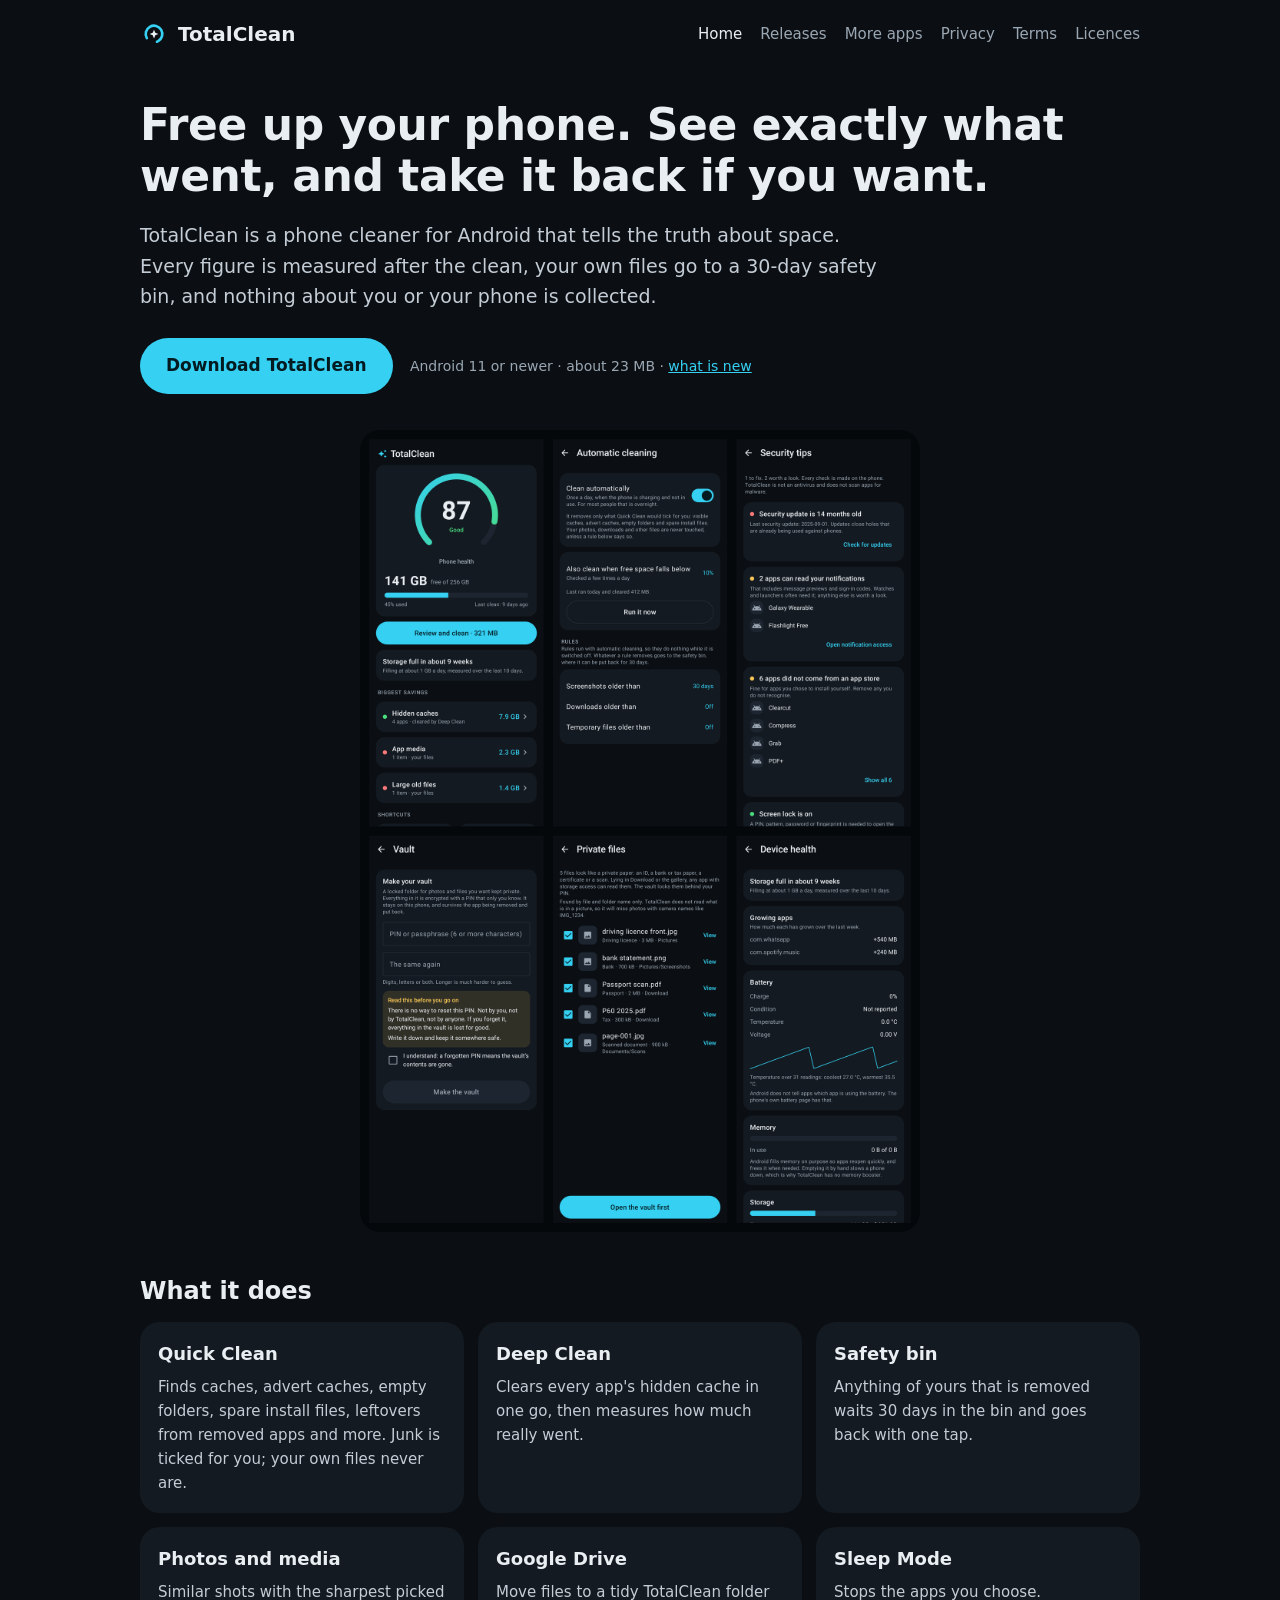
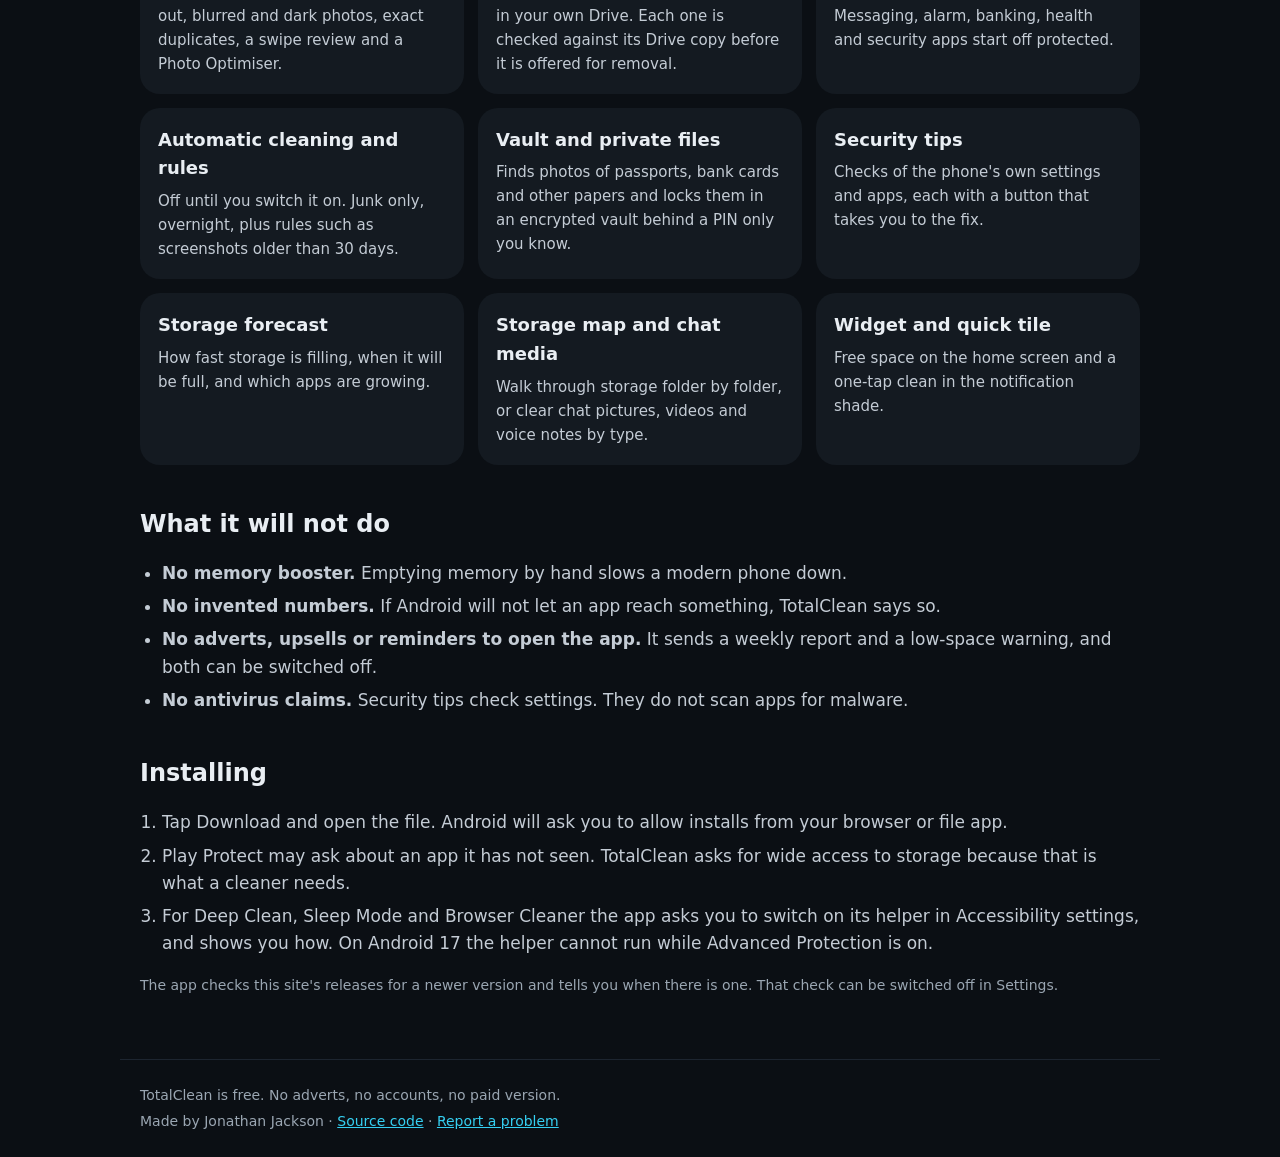
==== index.html @ 4f471e8b "TotalClean 1.0: app source and site" ====
<!doctype html>
<html lang="en-GB">
<head>
<meta charset="utf-8">
<meta name="viewport" content="width=device-width, initial-scale=1">
<title>TotalClean: a free phone cleaner for Android</title>
<meta name="description" content="TotalClean frees space on Android with true numbers and an undo for everything. Free, with no adverts, no accounts and no tracking.">
<meta name="author" content="Jonathan Jackson">
<link rel="canonical" href="https://customgpter.github.io/totalclean/">
<link rel="icon" href="assets/favicon.svg" type="image/svg+xml">
<meta property="og:title" content="TotalClean: a free phone cleaner for Android">
<meta property="og:description" content="TotalClean frees space on Android with true numbers and an undo for everything. Free, with no adverts, no accounts and no tracking.">
<meta property="og:image" content="https://customgpter.github.io/totalclean/assets/screens.png">
<meta name="theme-color" content="#0b0f14">
<link rel="stylesheet" href="assets/site.css">
</head>
<body>
<header><a class="brand" href="index.html"><img src="assets/favicon.svg" alt="" width="28" height="28">TotalClean</a><nav><a href="index.html" class="on">Home</a><a href="releases.html">Releases</a><a href="more-apps.html">More apps</a><a href="privacy.html">Privacy</a><a href="terms.html">Terms</a><a href="licences.html">Licences</a></nav></header>
<main>

<section class="hero">
<h1>Free up your phone. See exactly what went, and take it back if you want.</h1>
<p class="lead">TotalClean is a phone cleaner for Android that tells the truth about space. Every figure is measured after the clean, your own files go to a 30-day safety bin, and nothing about you or your phone is collected.</p>
<p><a class="button" href="https://github.com/CustomGPTer/totalclean/releases/latest/download/TotalClean.apk">Download TotalClean</a> <span class="small">Android 11 or newer · about 23 MB · <a href="releases.html">what is new</a></span></p>
<img class="shots" src="assets/screens.png" alt="TotalClean's home screen, automatic cleaning, security tips, vault, private files and device health screens" width="1458" height="2088">
</section>
<section><h2>What it does</h2>
<div class="grid">
<div><h3>Quick Clean</h3><p>Finds caches, advert caches, empty folders, spare install files, leftovers from removed apps and more. Junk is ticked for you; your own files never are.</p></div>
<div><h3>Deep Clean</h3><p>Clears every app's hidden cache in one go, then measures how much really went.</p></div>
<div><h3>Safety bin</h3><p>Anything of yours that is removed waits 30 days in the bin and goes back with one tap.</p></div>
<div><h3>Photos and media</h3><p>Similar shots with the sharpest picked out, blurred and dark photos, exact duplicates, a swipe review and a Photo Optimiser.</p></div>
<div><h3>Google Drive</h3><p>Move files to a tidy TotalClean folder in your own Drive. Each one is checked against its Drive copy before it is offered for removal.</p></div>
<div><h3>Sleep Mode</h3><p>Stops the apps you choose. Messaging, alarm, banking, health and security apps start off protected.</p></div>
<div><h3>Automatic cleaning and rules</h3><p>Off until you switch it on. Junk only, overnight, plus rules such as screenshots older than 30 days.</p></div>
<div><h3>Vault and private files</h3><p>Finds photos of passports, bank cards and other papers and locks them in an encrypted vault behind a PIN only you know.</p></div>
<div><h3>Security tips</h3><p>Checks of the phone's own settings and apps, each with a button that takes you to the fix.</p></div>
<div><h3>Storage forecast</h3><p>How fast storage is filling, when it will be full, and which apps are growing.</p></div>
<div><h3>Storage map and chat media</h3><p>Walk through storage folder by folder, or clear chat pictures, videos and voice notes by type.</p></div>
<div><h3>Widget and quick tile</h3><p>Free space on the home screen and a one-tap clean in the notification shade.</p></div>
</div></section>
<section><h2>What it will not do</h2>
<ul>
<li><strong>No memory booster.</strong> Emptying memory by hand slows a modern phone down.</li>
<li><strong>No invented numbers.</strong> If Android will not let an app reach something, TotalClean says so.</li>
<li><strong>No adverts, upsells or reminders to open the app.</strong> It sends a weekly report and a low-space warning, and both can be switched off.</li>
<li><strong>No antivirus claims.</strong> Security tips check settings. They do not scan apps for malware.</li>
</ul></section>
<section><h2>Installing</h2>
<ol>
<li>Tap Download and open the file. Android will ask you to allow installs from your browser or file app.</li>
<li>Play Protect may ask about an app it has not seen. TotalClean asks for wide access to storage because that is what a cleaner needs.</li>
<li>For Deep Clean, Sleep Mode and Browser Cleaner the app asks you to switch on its helper in Accessibility settings, and shows you how. On Android 17 the helper cannot run while Advanced Protection is on.</li>
</ol>
<p class="small">The app checks this site's releases for a newer version and tells you when there is one. That check can be switched off in Settings.</p></section>

</main>
<footer><p>TotalClean is free. No adverts, no accounts, no paid version.</p><p>Made by Jonathan Jackson · <a href="https://github.com/CustomGPTer/totalclean">Source code</a> · <a href="https://github.com/CustomGPTer/totalclean/issues">Report a problem</a></p></footer>
</body>
</html>
---- assets/site.css ----
*{box-sizing:border-box}
html{color-scheme:dark}
body{margin:0;background:#0b0f14;color:#e9eef3;font:17px/1.6 system-ui,-apple-system,"Segoe UI",Roboto,sans-serif}
a{color:#35d0f2}
header{display:flex;flex-wrap:wrap;align-items:center;gap:12px 24px;max-width:1040px;margin:0 auto;padding:18px 20px}
.brand{display:flex;align-items:center;gap:10px;color:#e9eef3;font-weight:700;font-size:20px;text-decoration:none}
nav{display:flex;flex-wrap:wrap;gap:4px 18px;margin-left:auto}
nav a{color:#9aa6b2;text-decoration:none;font-size:15px}
nav a.on,nav a:hover{color:#e9eef3}
main{max-width:1040px;margin:0 auto;padding:8px 20px 48px}
h1{font-size:clamp(28px,5vw,44px);line-height:1.15;margin:24px 0 16px;letter-spacing:-.01em}
h2{font-size:24px;margin:40px 0 12px}
h3{font-size:18px;margin:0 0 6px}
h3 a{text-decoration:none}
p,li{color:#c4ccd5}
.lead{font-size:19px;max-width:62ch}
.small{font-size:14px;color:#9aa6b2}
.button{display:inline-block;background:#35d0f2;color:#031a20;font-weight:700;text-decoration:none;padding:14px 26px;border-radius:999px;margin:8px 12px 8px 0}
.grid{display:grid;grid-template-columns:repeat(auto-fill,minmax(250px,1fr));gap:14px}
.grid>div{background:#141a21;border-radius:20px;padding:18px}
.grid p{margin:0;font-size:15px}
.shots{display:block;width:100%;max-width:560px;height:auto;margin:28px auto 0;border-radius:20px}
ul,ol{padding-left:22px}
li{margin:6px 0}
footer{border-top:1px solid #1d2530;max-width:1040px;margin:0 auto;padding:20px;font-size:14px}
footer p{color:#9aa6b2;margin:4px 0}
@media (max-width:600px){nav{margin-left:0}}
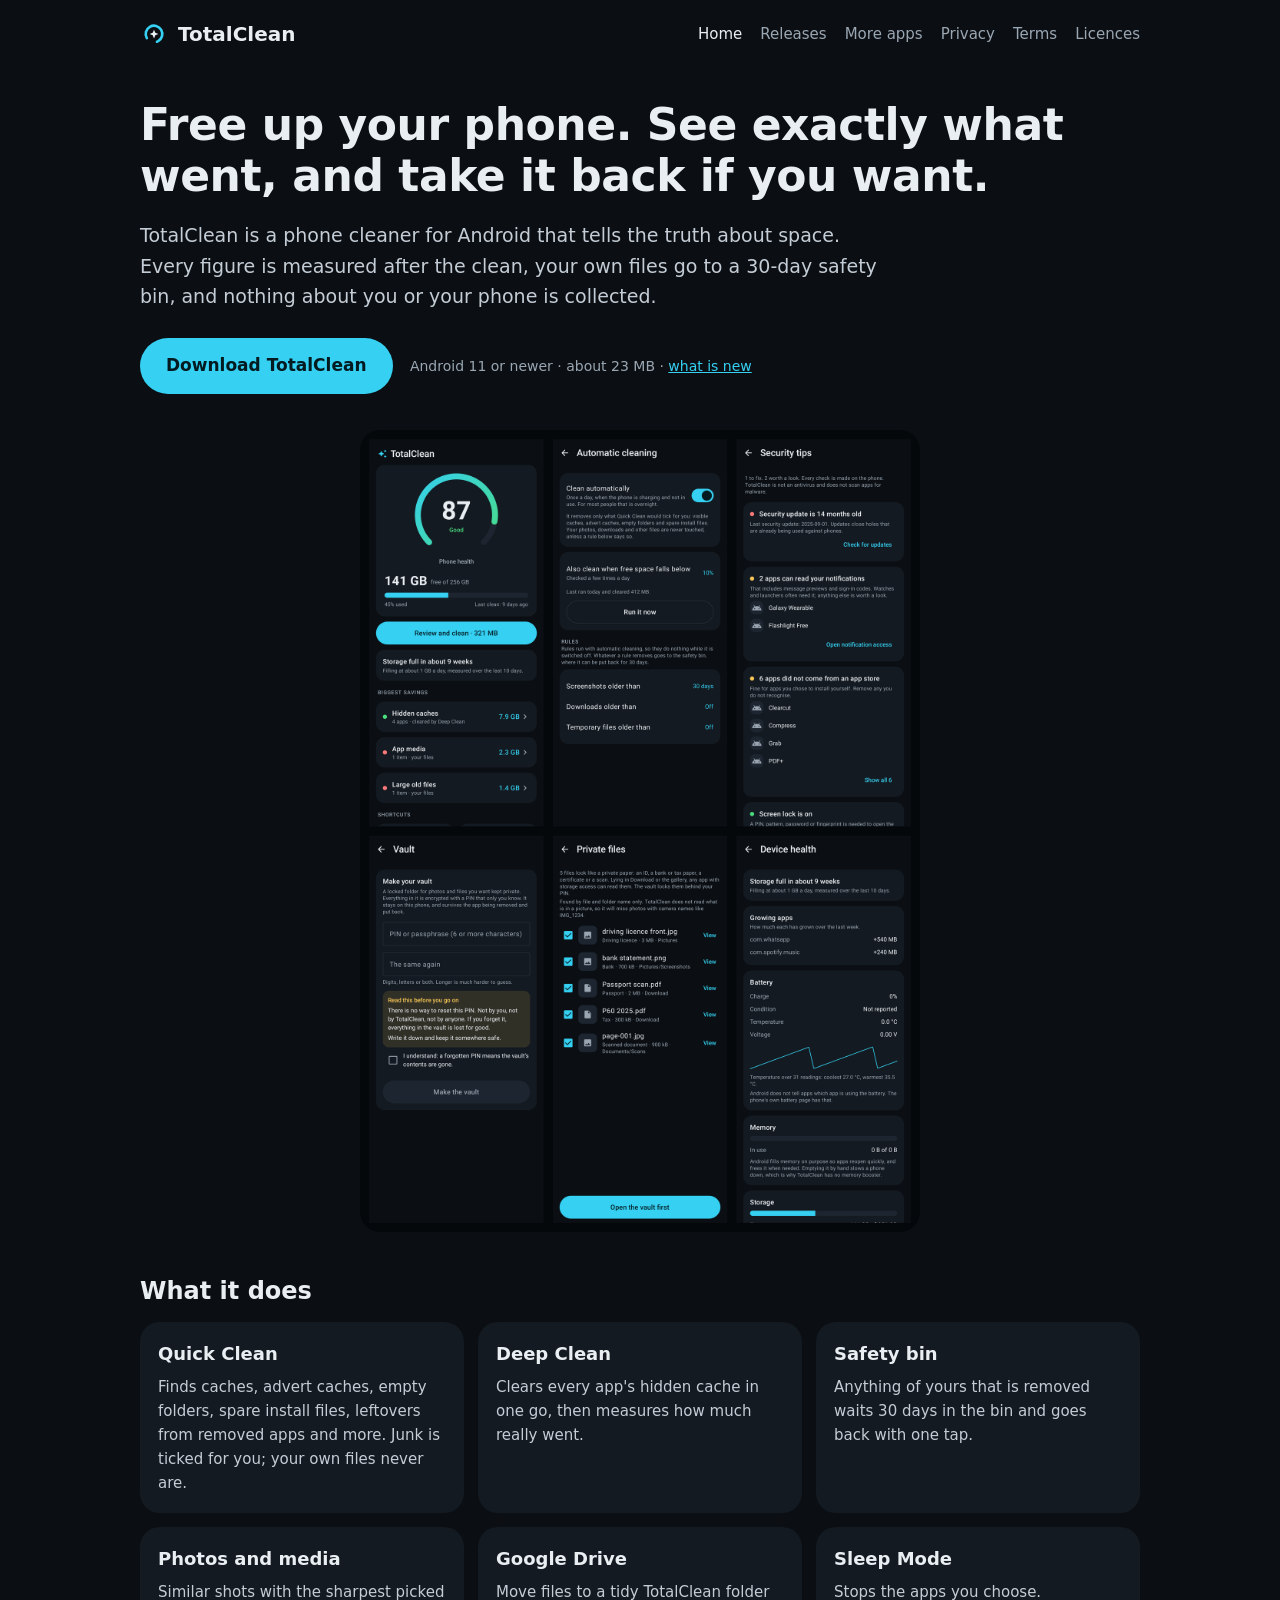
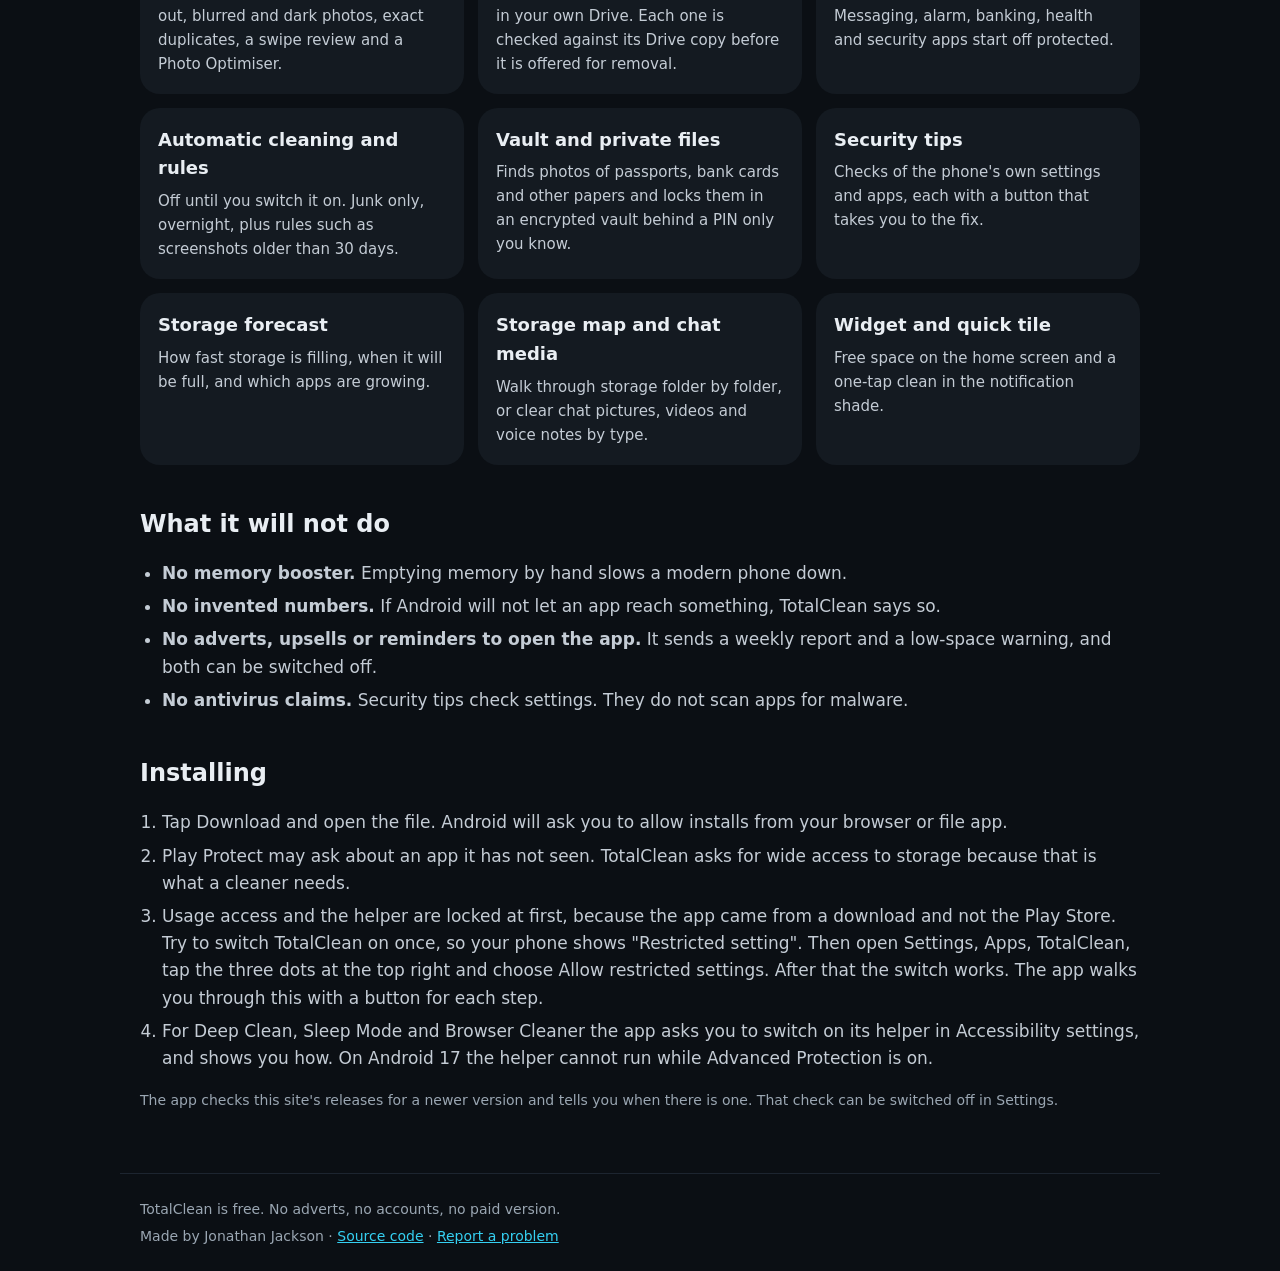
==== commit abf250fe: "TotalClean 1.0.1: steps for allowing restricted settings" ====
--- a/index.html
+++ b/index.html
@@ -50,6 +50,7 @@
 <ol>
 <li>Tap Download and open the file. Android will ask you to allow installs from your browser or file app.</li>
 <li>Play Protect may ask about an app it has not seen. TotalClean asks for wide access to storage because that is what a cleaner needs.</li>
+<li>Usage access and the helper are locked at first, because the app came from a download and not the Play Store. Try to switch TotalClean on once, so your phone shows "Restricted setting". Then open Settings, Apps, TotalClean, tap the three dots at the top right and choose Allow restricted settings. After that the switch works. The app walks you through this with a button for each step.</li>
 <li>For Deep Clean, Sleep Mode and Browser Cleaner the app asks you to switch on its helper in Accessibility settings, and shows you how. On Android 17 the helper cannot run while Advanced Protection is on.</li>
 </ol>
 <p class="small">The app checks this site's releases for a newer version and tells you when there is one. That check can be switched off in Settings.</p></section>
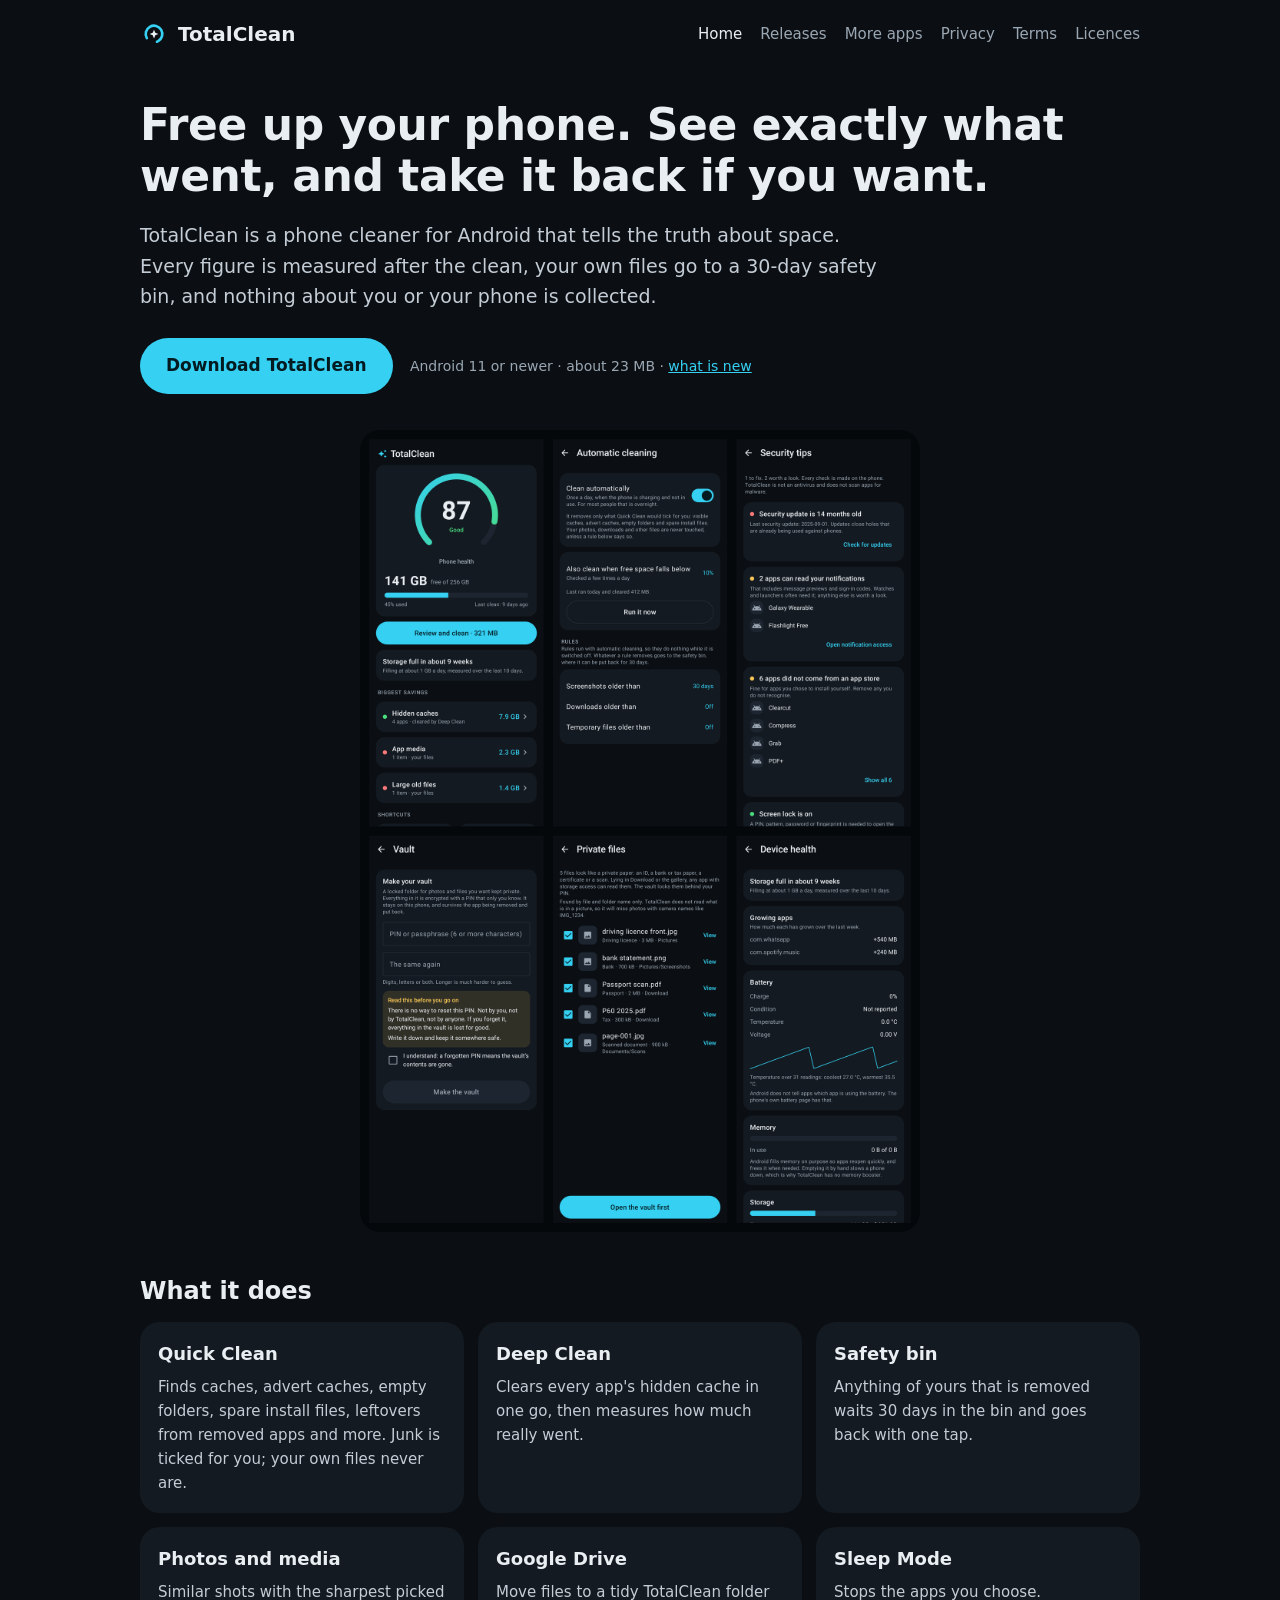
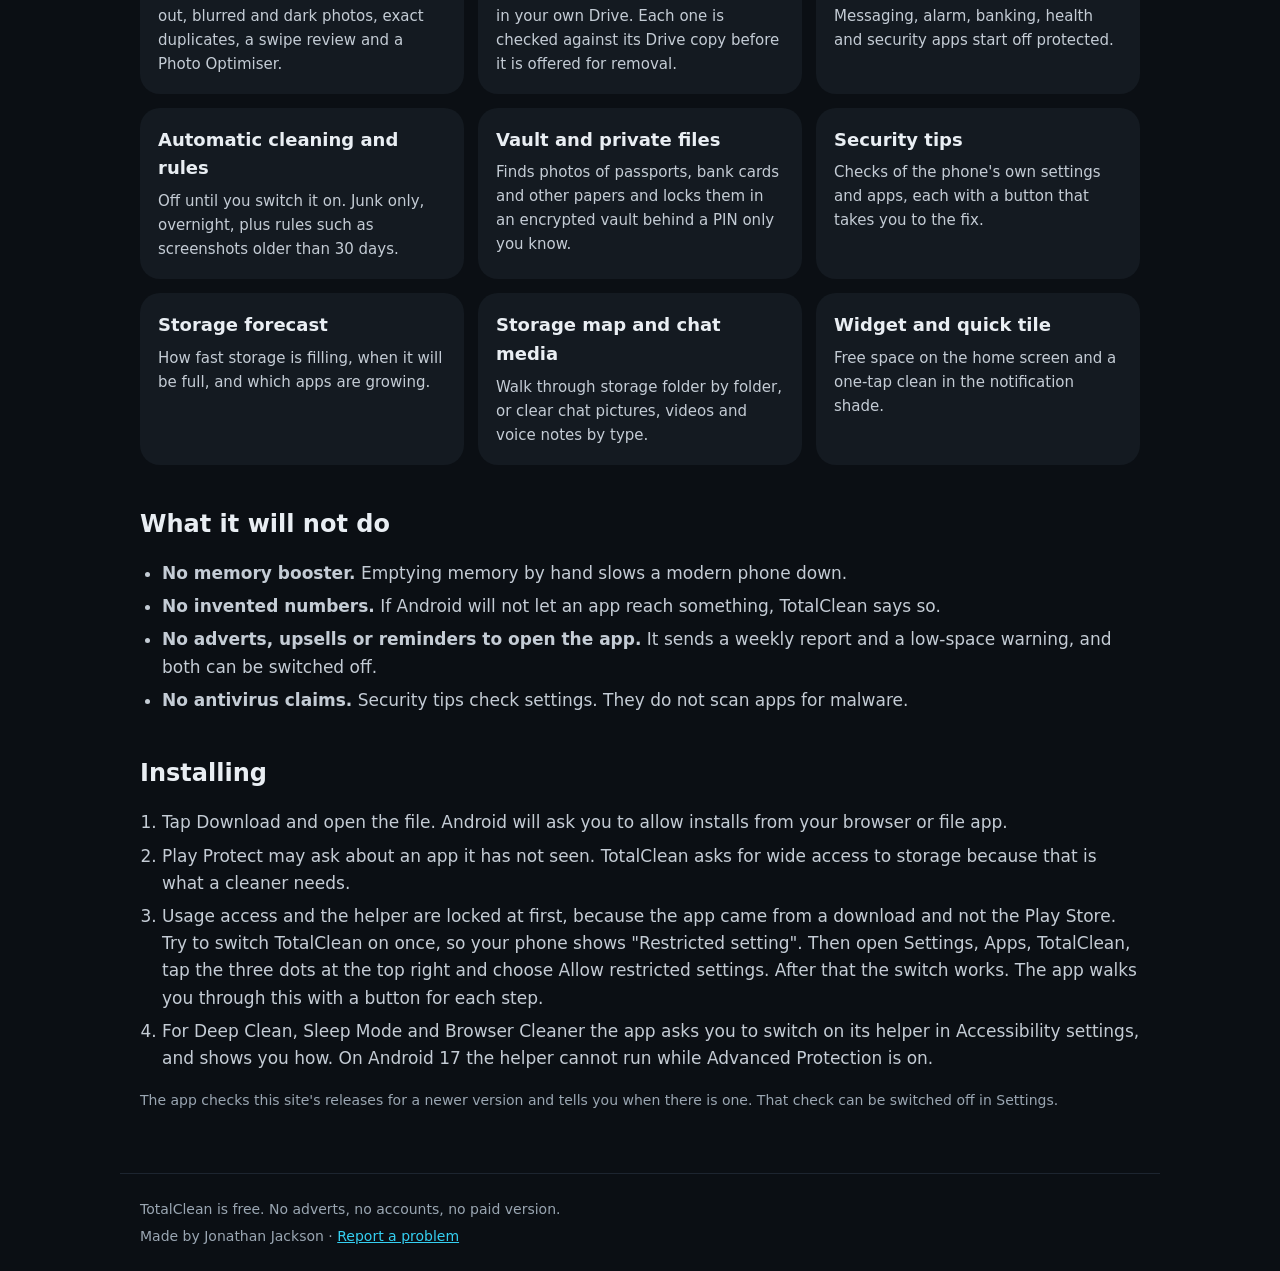
==== commit 53000bb9: "Website and app releases only: the app's source code is no longer published" ====
--- a/index.html
+++ b/index.html
@@ -56,6 +56,6 @@
 <p class="small">The app checks this site's releases for a newer version and tells you when there is one. That check can be switched off in Settings.</p></section>
 
 </main>
-<footer><p>TotalClean is free. No adverts, no accounts, no paid version.</p><p>Made by Jonathan Jackson · <a href="https://github.com/CustomGPTer/totalclean">Source code</a> · <a href="https://github.com/CustomGPTer/totalclean/issues">Report a problem</a></p></footer>
+<footer><p>TotalClean is free. No adverts, no accounts, no paid version.</p><p>Made by Jonathan Jackson · <a href="https://github.com/CustomGPTer/totalclean/issues">Report a problem</a></p></footer>
 </body>
 </html>
--- a/assets/site.css
+++ b/assets/site.css
@@ -24,4 +24,17 @@
 li{margin:6px 0}
 footer{border-top:1px solid #1d2530;max-width:1040px;margin:0 auto;padding:20px;font-size:14px}
 footer p{color:#9aa6b2;margin:4px 0}
+.mapps{list-style:none;margin:28px 0 0;padding:0;display:grid;gap:18px;grid-template-columns:repeat(auto-fill,minmax(min(100%,380px),1fr))}
+.mapp{margin:0;display:flex;flex-direction:column;background:#141a21;border:1px solid #1d2530;border-radius:20px;overflow:hidden}
+.mapp-cover{position:relative;height:104px;background:linear-gradient(135deg,var(--b),var(--b2));overflow:hidden}
+.mapp-cover svg{position:absolute;right:-19px;top:-26px;width:176px;height:176px;max-width:none;opacity:.22}
+.mapp-body{display:flex;flex-direction:column;flex:1;padding:0 22px 22px}
+.mapp-icon{width:68px;height:68px;border-radius:16px;margin-top:-34px;position:relative;box-shadow:0 0 0 4px #141a21,0 0 0 5px rgba(255,255,255,.1)}
+.mapp h2{font-size:24px;margin:14px 0 2px}
+.mapp-kind{color:#9aa6b2;margin:0 0 10px;font-size:15px}
+.mapp-say{margin:0 0 18px;font-size:16px}
+.mapp-go{display:flex;flex-wrap:wrap;align-items:center;gap:10px 20px;margin:auto 0 0;font-weight:700}
+.mapp-go .button{margin:0;padding:11px 20px;font-size:15px}
+.mapp-site{font-size:15px}
+.mapp-needs{font-size:14px;color:#9aa6b2;margin:14px 0 0}
 @media (max-width:600px){nav{margin-left:0}}
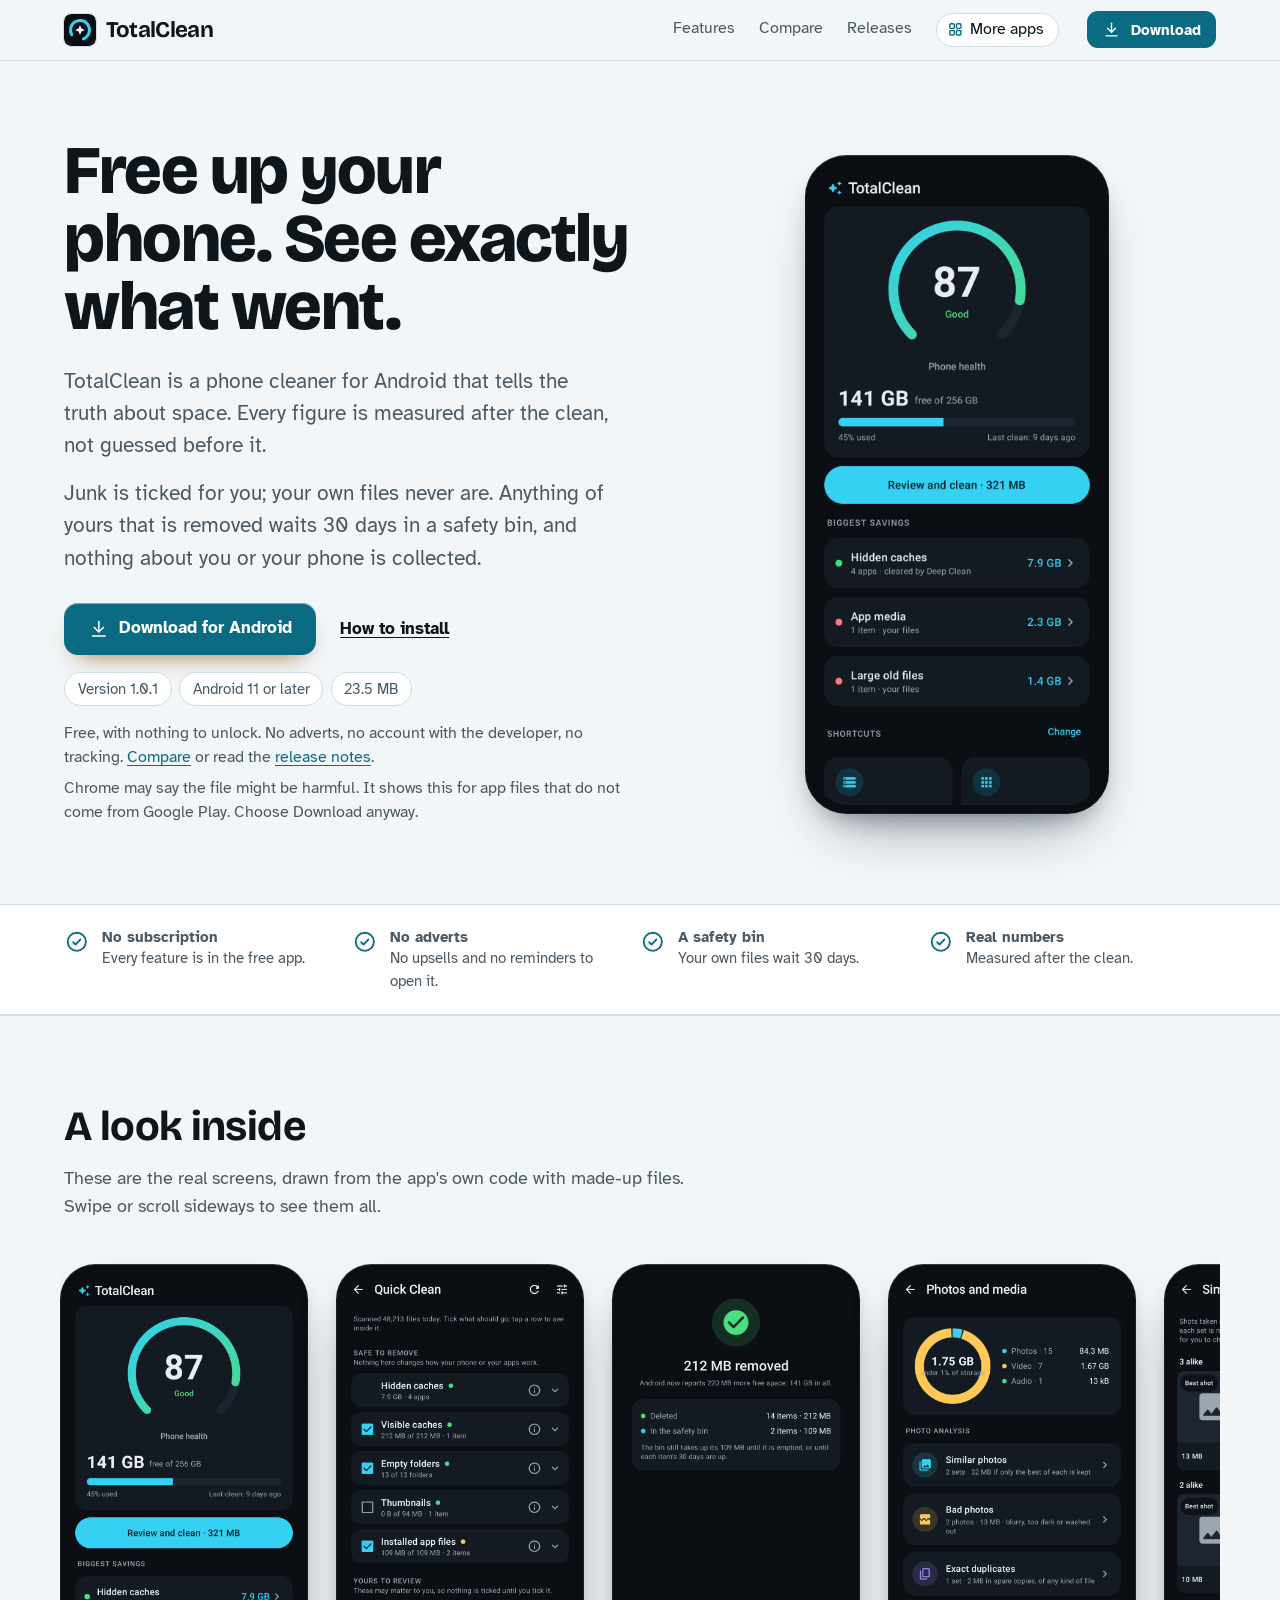
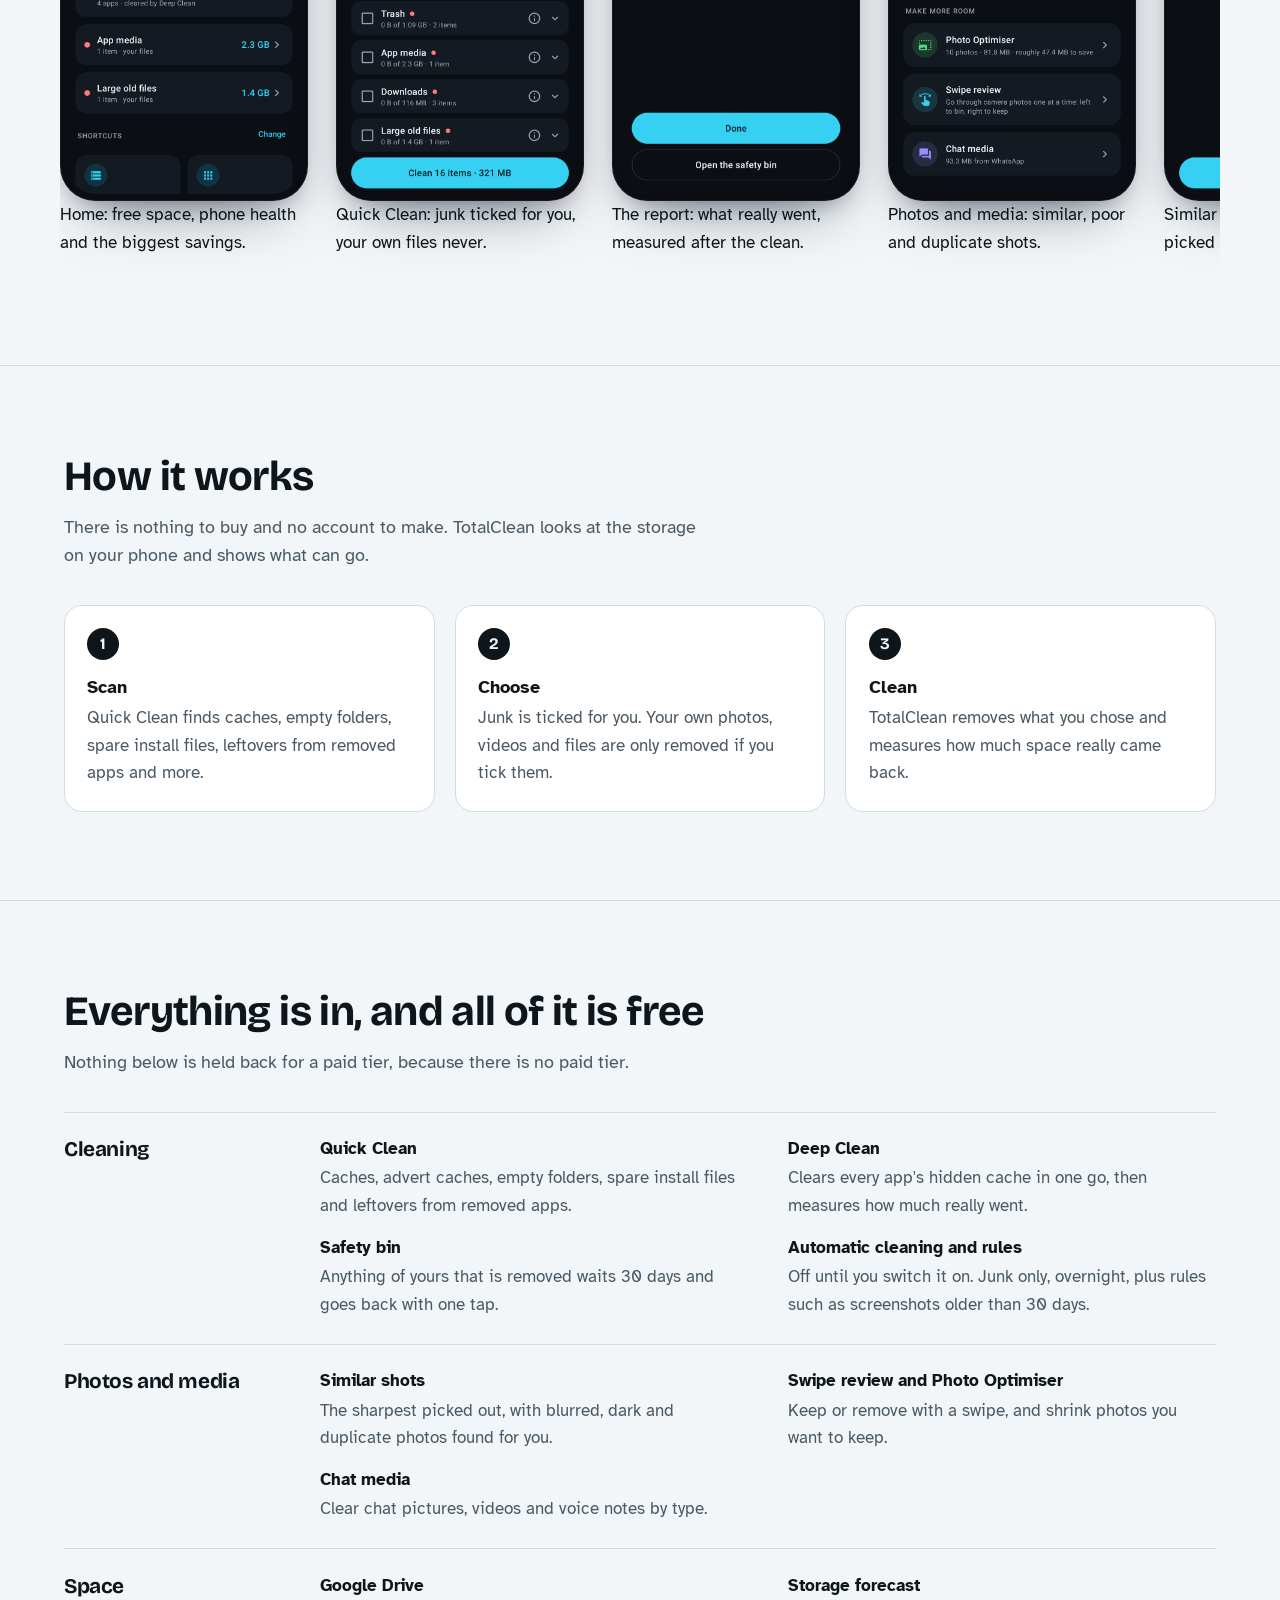
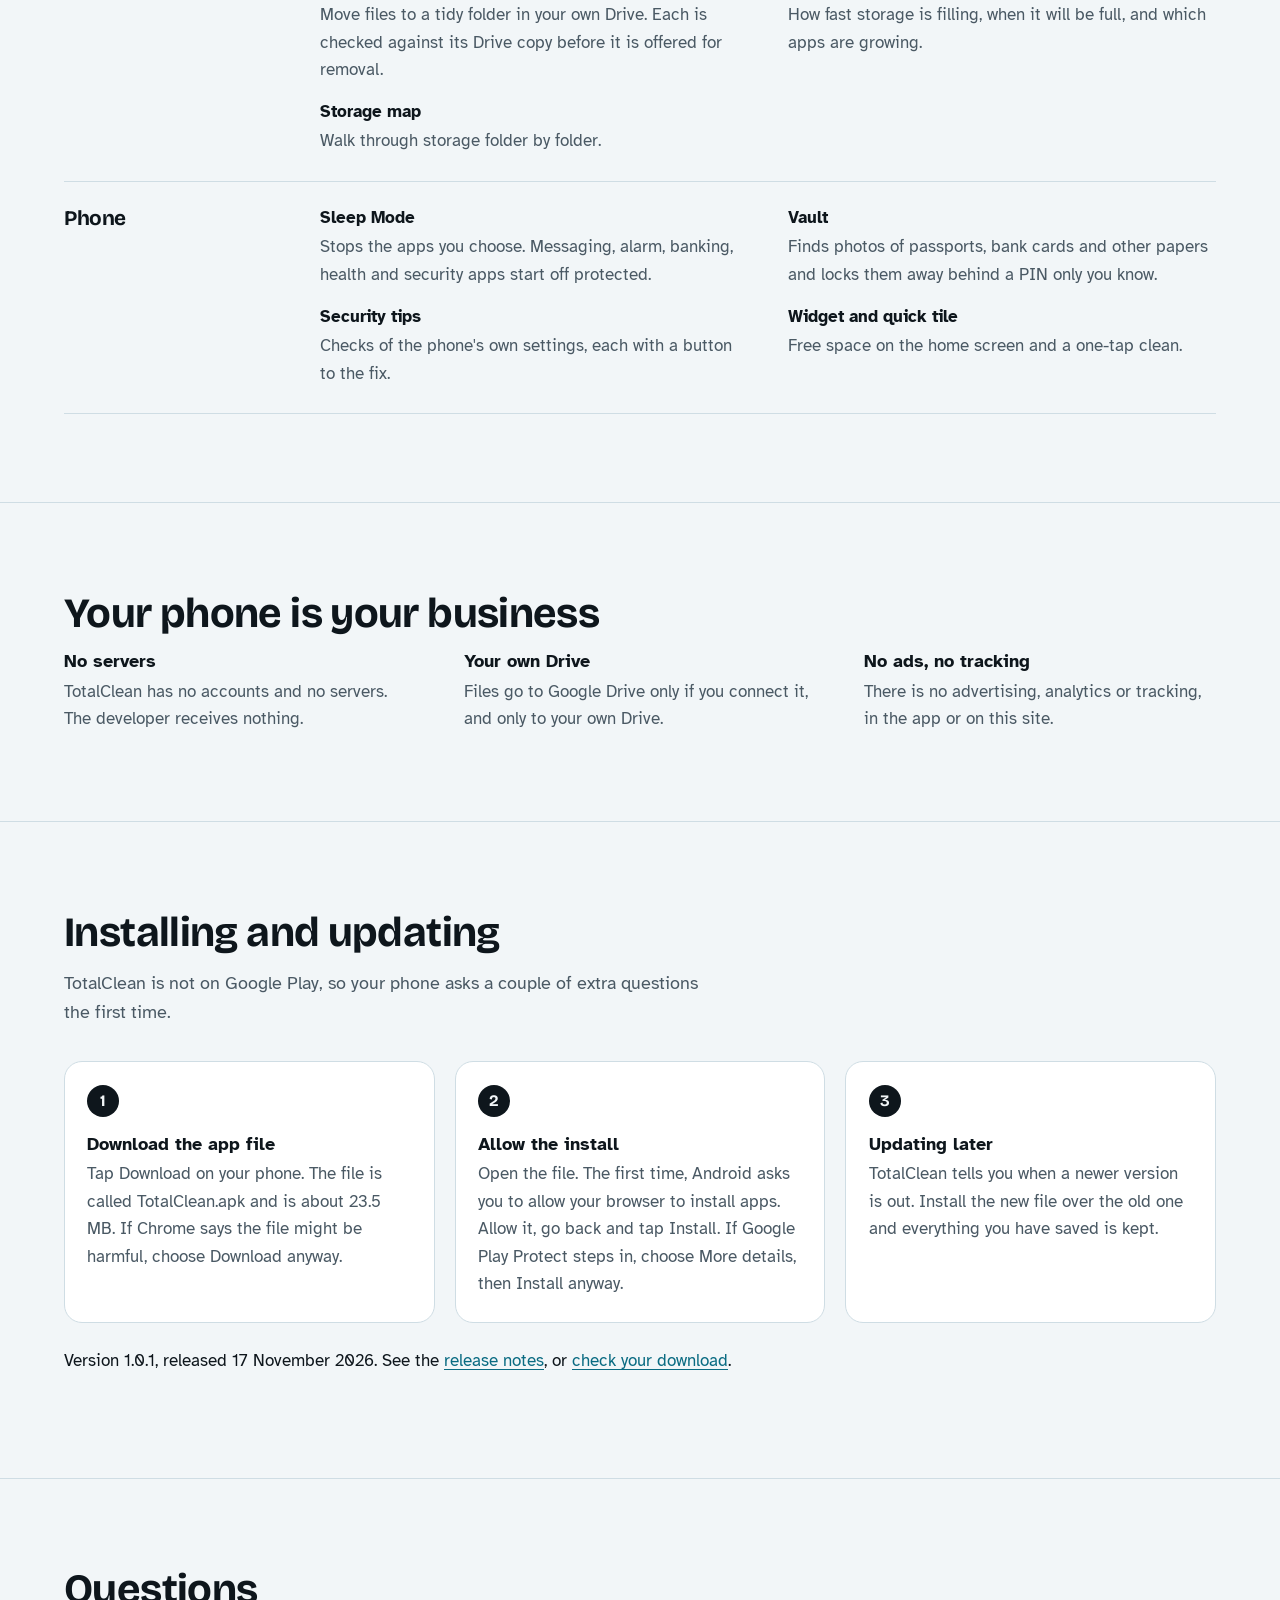
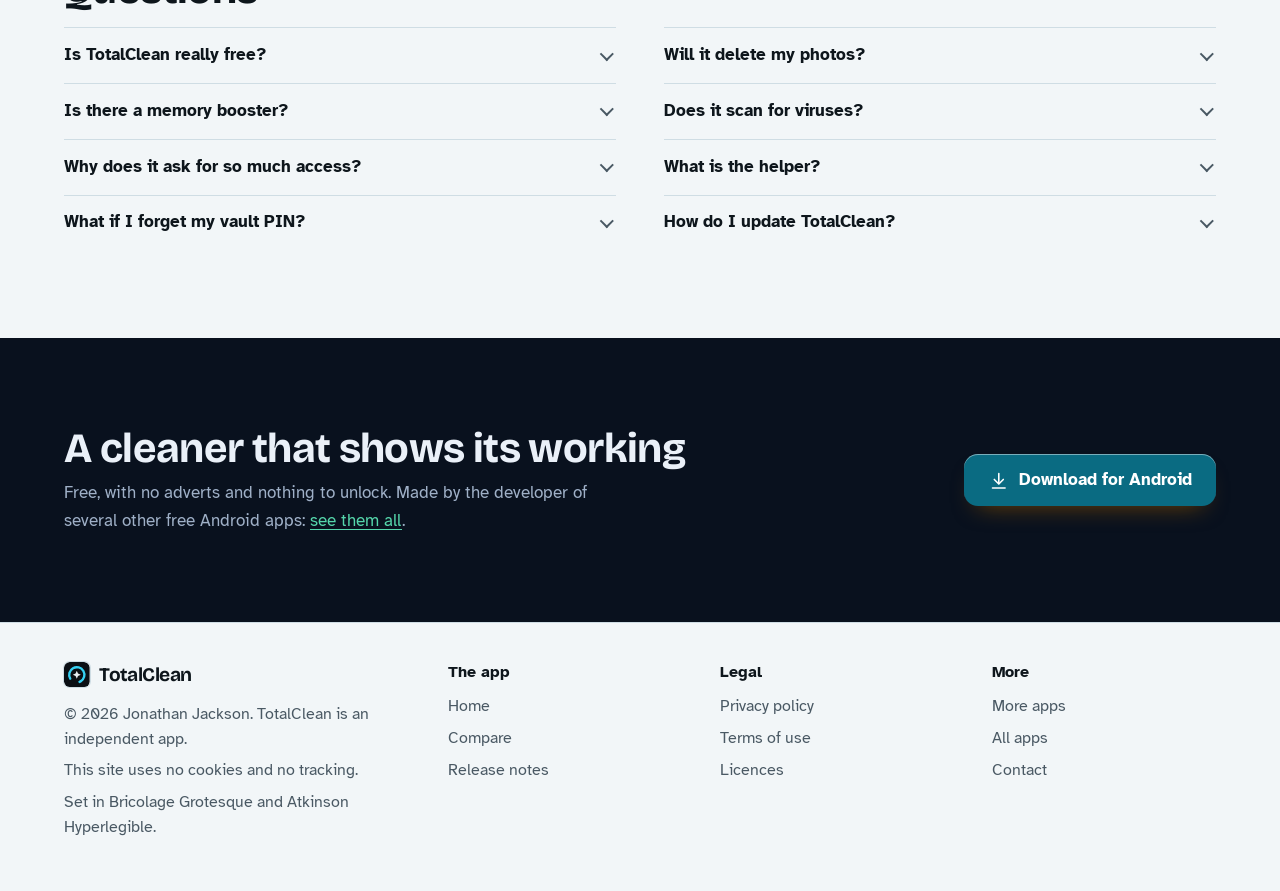
==== commit e3fa51d7: "Rebuild the site on the shared layout, with real screens and a compare page" ====
--- a/index.html
+++ b/index.html
@@ -1,61 +1,144 @@
-<!doctype html>
+<!DOCTYPE html>
 <html lang="en-GB">
 <head>
 <meta charset="utf-8">
 <meta name="viewport" content="width=device-width, initial-scale=1">
-<title>TotalClean: a free phone cleaner for Android</title>
-<meta name="description" content="TotalClean frees space on Android with true numbers and an undo for everything. Free, with no adverts, no accounts and no tracking.">
+<title>TotalClean: free up your phone, and take back anything you want</title>
+<meta name="description" content="TotalClean is a free Android phone cleaner that tells the truth about space. Every figure is measured after the clean, your own files wait 30 days in a safety bin, and nothing about you is collected. No adverts.">
 <meta name="author" content="Jonathan Jackson">
 <link rel="canonical" href="https://customgpter.github.io/totalclean/">
-<link rel="icon" href="assets/favicon.svg" type="image/svg+xml">
-<meta property="og:title" content="TotalClean: a free phone cleaner for Android">
-<meta property="og:description" content="TotalClean frees space on Android with true numbers and an undo for everything. Free, with no adverts, no accounts and no tracking.">
-<meta property="og:image" content="https://customgpter.github.io/totalclean/assets/screens.png">
-<meta name="theme-color" content="#0b0f14">
-<link rel="stylesheet" href="assets/site.css">
+<meta name="theme-color" content="#f2f6f8" media="(prefers-color-scheme: light)">
+<meta name="theme-color" content="#0b0f14" media="(prefers-color-scheme: dark)">
+<meta property="og:type" content="website">
+<meta property="og:site_name" content="TotalClean">
+<meta property="og:title" content="TotalClean: free up your phone, and take back anything you want">
+<meta property="og:description" content="TotalClean is a free Android phone cleaner that tells the truth about space. Every figure is measured after the clean, your own files wait 30 days in a safety bin, and nothing about you is collected. No adverts.">
+<meta property="og:url" content="https://customgpter.github.io/totalclean/">
+<meta property="og:image" content="https://customgpter.github.io/totalclean/assets/og.png">
+<meta property="og:image:width" content="1200">
+<meta property="og:image:height" content="630">
+<meta property="og:image:alt" content="TotalClean&#x27;s home screen showing free space and a Quick Clean button">
+<meta property="og:locale" content="en_GB">
+<meta name="twitter:card" content="summary_large_image">
+<link rel="icon" href="./assets/favicon.svg" type="image/svg+xml">
+<link rel="apple-touch-icon" href="./assets/apple-touch-icon.png">
+<link rel="preload" href="./assets/fonts/bricolage-grotesque-latin.woff2" as="font" type="font/woff2" crossorigin>
+<link rel="preload" href="./assets/fonts/atkinson-hyperlegible-latin-400-normal.woff2" as="font" type="font/woff2" crossorigin>
+<link rel="stylesheet" href="./assets/site.css?v=1">
+<link rel="stylesheet" href="./assets/house.css?v=1">
+<link rel="stylesheet" href="./assets/apps-list.css?v=1">
+<script src="./assets/apps-list.js?v=1" defer></script>
+<script type="application/ld+json">{"@context":"https://schema.org","@type":"SoftwareApplication","name":"TotalClean","url":"https://customgpter.github.io/totalclean/","description":"TotalClean is a free Android phone cleaner that tells the truth about space. Every figure is measured after the clean, your own files wait 30 days in a safety bin, and nothing about you is collected. No adverts.","applicationCategory":"UtilitiesApplication","operatingSystem":"Android 11 or later","softwareVersion":"1.0.1","downloadUrl":"https://github.com/CustomGPTer/totalclean/releases/latest/download/TotalClean.apk","releaseNotes":"https://customgpter.github.io/totalclean/releases.html","offers":{"@type":"Offer","price":"0","priceCurrency":"GBP"},"inLanguage":"en-GB","image":"https://customgpter.github.io/totalclean/assets/og.png","featureList":["Quick Clean","Deep Clean","Safety bin","Automatic cleaning and rules","Similar shots","Swipe review and Photo Optimiser","Chat media","Google Drive","Storage forecast","Storage map","Sleep Mode","Vault"],"author":{"@type":"Person","name":"Jonathan Jackson"}}</script>
+<script type="application/ld+json">{"@context":"https://schema.org","@type":"FAQPage","mainEntity":[{"@type":"Question","name":"Is TotalClean really free?","acceptedAnswer":{"@type":"Answer","text":"Yes. There is no paid version, no subscription and no adverts. See the comparison."}},{"@type":"Question","name":"Will it delete my photos?","acceptedAnswer":{"@type":"Answer","text":"Only if you tick them, or set a rule that covers them. Your own files go to the safety bin for 30 days and come back with one tap."}},{"@type":"Question","name":"Is there a memory booster?","acceptedAnswer":{"@type":"Answer","text":"No. Emptying memory by hand slows a modern phone down, so TotalClean does not offer it."}},{"@type":"Question","name":"Does it scan for viruses?","acceptedAnswer":{"@type":"Answer","text":"No. Security tips check the phone's own settings. They do not scan apps for malware."}},{"@type":"Question","name":"Why does it ask for so much access?","acceptedAnswer":{"@type":"Answer","text":"A cleaner needs wide access to storage to find and remove files. Usage access measures each app's size and cache. None of it leaves the phone."}},{"@type":"Question","name":"What is the helper?","acceptedAnswer":{"@type":"Answer","text":"Deep Clean, Sleep Mode and Browser Cleaner use a helper in Accessibility settings. The app shows how to switch it on. On Android 17 it cannot run while Advanced Protection is on."}},{"@type":"Question","name":"What if I forget my vault PIN?","acceptedAnswer":{"@type":"Answer","text":"Nobody can open the vault without it, including the maker of the app. A forgotten PIN means the files in the vault cannot be got back."}},{"@type":"Question","name":"How do I update TotalClean?","acceptedAnswer":{"@type":"Answer","text":"The app tells you when a new version is out. Download it from this site and install it over the old one; your settings and bin stay."}}]}</script>
 </head>
 <body>
-<header><a class="brand" href="index.html"><img src="assets/favicon.svg" alt="" width="28" height="28">TotalClean</a><nav><a href="index.html" class="on">Home</a><a href="releases.html">Releases</a><a href="more-apps.html">More apps</a><a href="privacy.html">Privacy</a><a href="terms.html">Terms</a><a href="licences.html">Licences</a></nav></header>
-<main>
+<a class="skip" href="#main">Skip to content</a>
+<header class="masthead">
+<div class="wrap">
+<a class="brand" href="./" aria-label="TotalClean home"><svg viewBox="0 0 64 64" aria-hidden="true"><rect width="64" height="64" rx="14" fill="#0b0f14"/><circle cx="32" cy="32" r="19" fill="none" stroke="#35d0f2" stroke-width="6" stroke-linecap="round" stroke-dasharray="92 28" transform="rotate(-210 32 32)"/><path d="M32 22l3 7 7 3-7 3-3 7-3-7-7-3 7-3z" fill="#e9eef3"/></svg><span>TotalClean</span></a>
+<nav aria-label="Main"><ul><li><a href="./#features">Features</a></li><li><a href="./compare.html">Compare</a></li><li><a href="./releases.html">Releases</a></li><li><a class="more-apps" href="./more-apps.html"><svg class="ico" viewBox="0 0 24 24" aria-hidden="true"><rect x="4" y="4" width="6.5" height="6.5" rx="1.6"/><rect x="13.5" y="4" width="6.5" height="6.5" rx="1.6"/><rect x="4" y="13.5" width="6.5" height="6.5" rx="1.6"/><rect x="13.5" y="13.5" width="6.5" height="6.5" rx="1.6"/></svg>More apps</a></li></ul></nav>
+<a class="button small" href="https://github.com/CustomGPTer/totalclean/releases/latest/download/TotalClean.apk"><svg class="ico" viewBox="0 0 24 24" aria-hidden="true"><path d="M12 4v11"/><path d="M7 10.5l5 5 5-5"/><path d="M5 20h14"/></svg>Download</a>
+</div>
+</header>
+<main id="main">
+<div class="hero">
+<div class="wrap hero-grid">
+<div class="hero-copy">
+<h1>Free up your phone. See exactly what went.</h1>
+<p class="lede">TotalClean is a phone cleaner for Android that tells the truth about space. Every figure is measured after the clean, not guessed before it.</p><p class="lede">Junk is ticked for you; your own files never are. Anything of yours that is removed waits 30 days in a safety bin, and nothing about you or your phone is collected.</p>
 
-<section class="hero">
-<h1>Free up your phone. See exactly what went, and take it back if you want.</h1>
-<p class="lead">TotalClean is a phone cleaner for Android that tells the truth about space. Every figure is measured after the clean, your own files go to a 30-day safety bin, and nothing about you or your phone is collected.</p>
-<p><a class="button" href="https://github.com/CustomGPTer/totalclean/releases/latest/download/TotalClean.apk">Download TotalClean</a> <span class="small">Android 11 or newer · about 23 MB · <a href="releases.html">what is new</a></span></p>
-<img class="shots" src="assets/screens.png" alt="TotalClean's home screen, automatic cleaning, security tips, vault, private files and device health screens" width="1458" height="2088">
+<p class="get" id="download"><a class="button" href="https://github.com/CustomGPTer/totalclean/releases/latest/download/TotalClean.apk"><svg class="ico" viewBox="0 0 24 24" aria-hidden="true"><path d="M12 4v11"/><path d="M7 10.5l5 5 5-5"/><path d="M5 20h14"/></svg>Download for Android</a><a class="aside" href="#install">How to install</a></p>
+<ul class="pills"><li>Version 1.0.1</li><li>Android 11 or later</li><li>23.5 MB</li></ul>
+<p class="facts">Free, with nothing to unlock. No adverts, no account with the developer, no tracking. <a href="compare.html">Compare</a> or read the <a href="releases.html">release notes</a>.</p>
+<p class="facts">Chrome may say the file might be harmful. It shows this for app files that do not come from Google Play. Choose Download anyway.</p>
+</div>
+<div class="hero-phone"><div class="phone"><img src="./assets/screens/home.png" alt="Home: free space, phone health and the biggest savings." width="393" height="852" fetchpriority="high"></div></div>
+</div>
+</div>
+
+<section class="promises" aria-label="In short">
+<div class="wrap"><ul><li><svg class="ico" viewBox="0 0 24 24" aria-hidden="true"><circle cx="12" cy="12" r="8.5"/><path d="M8.6 12.4l2.3 2.3 4.5-4.9"/></svg><span><b>No subscription</b><span>Every feature is in the free app.</span></span></li><li><svg class="ico" viewBox="0 0 24 24" aria-hidden="true"><circle cx="12" cy="12" r="8.5"/><path d="M8.6 12.4l2.3 2.3 4.5-4.9"/></svg><span><b>No adverts</b><span>No upsells and no reminders to open it.</span></span></li><li><svg class="ico" viewBox="0 0 24 24" aria-hidden="true"><circle cx="12" cy="12" r="8.5"/><path d="M8.6 12.4l2.3 2.3 4.5-4.9"/></svg><span><b>A safety bin</b><span>Your own files wait 30 days.</span></span></li><li><svg class="ico" viewBox="0 0 24 24" aria-hidden="true"><circle cx="12" cy="12" r="8.5"/><path d="M8.6 12.4l2.3 2.3 4.5-4.9"/></svg><span><b>Real numbers</b><span>Measured after the clean.</span></span></li></ul></div>
 </section>
-<section><h2>What it does</h2>
-<div class="grid">
-<div><h3>Quick Clean</h3><p>Finds caches, advert caches, empty folders, spare install files, leftovers from removed apps and more. Junk is ticked for you; your own files never are.</p></div>
-<div><h3>Deep Clean</h3><p>Clears every app's hidden cache in one go, then measures how much really went.</p></div>
-<div><h3>Safety bin</h3><p>Anything of yours that is removed waits 30 days in the bin and goes back with one tap.</p></div>
-<div><h3>Photos and media</h3><p>Similar shots with the sharpest picked out, blurred and dark photos, exact duplicates, a swipe review and a Photo Optimiser.</p></div>
-<div><h3>Google Drive</h3><p>Move files to a tidy TotalClean folder in your own Drive. Each one is checked against its Drive copy before it is offered for removal.</p></div>
-<div><h3>Sleep Mode</h3><p>Stops the apps you choose. Messaging, alarm, banking, health and security apps start off protected.</p></div>
-<div><h3>Automatic cleaning and rules</h3><p>Off until you switch it on. Junk only, overnight, plus rules such as screenshots older than 30 days.</p></div>
-<div><h3>Vault and private files</h3><p>Finds photos of passports, bank cards and other papers and locks them in an encrypted vault behind a PIN only you know.</p></div>
-<div><h3>Security tips</h3><p>Checks of the phone's own settings and apps, each with a button that takes you to the fix.</p></div>
-<div><h3>Storage forecast</h3><p>How fast storage is filling, when it will be full, and which apps are growing.</p></div>
-<div><h3>Storage map and chat media</h3><p>Walk through storage folder by folder, or clear chat pictures, videos and voice notes by type.</p></div>
-<div><h3>Widget and quick tile</h3><p>Free space on the home screen and a one-tap clean in the notification shade.</p></div>
-</div></section>
-<section><h2>What it will not do</h2>
-<ul>
-<li><strong>No memory booster.</strong> Emptying memory by hand slows a modern phone down.</li>
-<li><strong>No invented numbers.</strong> If Android will not let an app reach something, TotalClean says so.</li>
-<li><strong>No adverts, upsells or reminders to open the app.</strong> It sends a weekly report and a low-space warning, and both can be switched off.</li>
-<li><strong>No antivirus claims.</strong> Security tips check settings. They do not scan apps for malware.</li>
-</ul></section>
-<section><h2>Installing</h2>
-<ol>
-<li>Tap Download and open the file. Android will ask you to allow installs from your browser or file app.</li>
-<li>Play Protect may ask about an app it has not seen. TotalClean asks for wide access to storage because that is what a cleaner needs.</li>
-<li>Usage access and the helper are locked at first, because the app came from a download and not the Play Store. Try to switch TotalClean on once, so your phone shows "Restricted setting". Then open Settings, Apps, TotalClean, tap the three dots at the top right and choose Allow restricted settings. After that the switch works. The app walks you through this with a button for each step.</li>
-<li>For Deep Clean, Sleep Mode and Browser Cleaner the app asks you to switch on its helper in Accessibility settings, and shows you how. On Android 17 the helper cannot run while Advanced Protection is on.</li>
-</ol>
-<p class="small">The app checks this site's releases for a newer version and tells you when there is one. That check can be switched off in Settings.</p></section>
 
+<section id="screens" aria-labelledby="screens-h">
+<div class="wrap">
+<h2 id="screens-h">A look inside</h2>
+<p class="intro">These are the real screens, drawn from the app&#x27;s own code with made-up files. Swipe or scroll sideways to see them all.</p>
+<div class="gallery" tabindex="0" role="region" aria-label="Screens from TotalClean"><figure class="shot"><div class="phone"><img src="./assets/screens/home.png" alt="Home: free space, phone health and the biggest savings." width="393" height="852" loading="eager" decoding="async"></div><figcaption>Home: free space, phone health and the biggest savings.</figcaption></figure><figure class="shot"><div class="phone"><img src="./assets/screens/quick.png" alt="Quick Clean: junk ticked for you, your own files never." width="393" height="852" loading="eager" decoding="async"></div><figcaption>Quick Clean: junk ticked for you, your own files never.</figcaption></figure><figure class="shot"><div class="phone"><img src="./assets/screens/report.png" alt="The report: what really went, measured after the clean." width="393" height="852" loading="eager" decoding="async"></div><figcaption>The report: what really went, measured after the clean.</figcaption></figure><figure class="shot"><div class="phone"><img src="./assets/screens/media.png" alt="Photos and media: similar, poor and duplicate shots." width="393" height="852" loading="eager" decoding="async"></div><figcaption>Photos and media: similar, poor and duplicate shots.</figcaption></figure><figure class="shot"><div class="phone"><img src="./assets/screens/similar.png" alt="Similar shots, with the sharpest picked out." width="393" height="852" loading="eager" decoding="async"></div><figcaption>Similar shots, with the sharpest picked out.</figcaption></figure><figure class="shot"><div class="phone"><img src="./assets/screens/sleep.png" alt="Sleep Mode: stop the apps you choose." width="393" height="852" loading="eager" decoding="async"></div><figcaption>Sleep Mode: stop the apps you choose.</figcaption></figure><figure class="shot"><div class="phone"><img src="./assets/screens/tips.png" alt="Security tips, each with a button to the fix." width="393" height="852" loading="eager" decoding="async"></div><figcaption>Security tips, each with a button to the fix.</figcaption></figure><figure class="shot"><div class="phone"><img src="./assets/screens/vault.png" alt="The vault, locked behind a PIN only you know." width="393" height="852" loading="eager" decoding="async"></div><figcaption>The vault, locked behind a PIN only you know.</figcaption></figure></div>
+</div>
+</section>
+
+<section id="how" aria-labelledby="how-h">
+<div class="wrap">
+<h2 id="how-h">How it works</h2>
+<p class="intro">There is nothing to buy and no account to make. TotalClean looks at the storage on your phone and shows what can go.</p>
+<ol class="steps"><li><h3>Scan</h3><p>Quick Clean finds caches, empty folders, spare install files, leftovers from removed apps and more.</p></li><li><h3>Choose</h3><p>Junk is ticked for you. Your own photos, videos and files are only removed if you tick them.</p></li><li><h3>Clean</h3><p>TotalClean removes what you chose and measures how much space really came back.</p></li></ol>
+</div>
+</section>
+
+<section id="features" aria-labelledby="features-h">
+<div class="wrap">
+<h2 id="features-h">Everything is in, and all of it is free</h2>
+<p class="intro">Nothing below is held back for a paid tier, because there is no paid tier.</p>
+<div class="groups"><div class="group"><h3>Cleaning</h3><dl><div><dt>Quick Clean</dt><dd>Caches, advert caches, empty folders, spare install files and leftovers from removed apps.</dd></div><div><dt>Deep Clean</dt><dd>Clears every app's hidden cache in one go, then measures how much really went.</dd></div><div><dt>Safety bin</dt><dd>Anything of yours that is removed waits 30 days and goes back with one tap.</dd></div><div><dt>Automatic cleaning and rules</dt><dd>Off until you switch it on. Junk only, overnight, plus rules such as screenshots older than 30 days.</dd></div></dl></div><div class="group"><h3>Photos and media</h3><dl><div><dt>Similar shots</dt><dd>The sharpest picked out, with blurred, dark and duplicate photos found for you.</dd></div><div><dt>Swipe review and Photo Optimiser</dt><dd>Keep or remove with a swipe, and shrink photos you want to keep.</dd></div><div><dt>Chat media</dt><dd>Clear chat pictures, videos and voice notes by type.</dd></div></dl></div><div class="group"><h3>Space</h3><dl><div><dt>Google Drive</dt><dd>Move files to a tidy folder in your own Drive. Each is checked against its Drive copy before it is offered for removal.</dd></div><div><dt>Storage forecast</dt><dd>How fast storage is filling, when it will be full, and which apps are growing.</dd></div><div><dt>Storage map</dt><dd>Walk through storage folder by folder.</dd></div></dl></div><div class="group"><h3>Phone</h3><dl><div><dt>Sleep Mode</dt><dd>Stops the apps you choose. Messaging, alarm, banking, health and security apps start off protected.</dd></div><div><dt>Vault</dt><dd>Finds photos of passports, bank cards and other papers and locks them away behind a PIN only you know.</dd></div><div><dt>Security tips</dt><dd>Checks of the phone's own settings, each with a button to the fix.</dd></div><div><dt>Widget and quick tile</dt><dd>Free space on the home screen and a one-tap clean.</dd></div></dl></div></div>
+</div>
+</section>
+
+<section id="privacy" aria-labelledby="privacy-h">
+<div class="wrap">
+<h2 id="privacy-h">Your phone is your business</h2>
+<ul class="plain"><li><h3>No servers</h3><p>TotalClean has no accounts and no servers. The developer receives nothing.</p></li><li><h3>Your own Drive</h3><p>Files go to Google Drive only if you connect it, and only to your own Drive.</p></li><li><h3>No ads, no tracking</h3><p>There is no advertising, analytics or tracking, in the app or on this site.</p></li></ul>
+</div>
+</section>
+
+<section id="install" aria-labelledby="install-h">
+<div class="wrap">
+<h2 id="install-h">Installing and updating</h2>
+<p class="intro">TotalClean is not on Google Play, so your phone asks a couple of extra questions the first time.</p>
+<ol class="steps"><li><h3>Download the app file</h3><p>Tap Download on your phone. The file is called TotalClean.apk and is about 23.5 MB. If Chrome says the file might be harmful, choose Download anyway.</p></li><li><h3>Allow the install</h3><p>Open the file. The first time, Android asks you to allow your browser to install apps. Allow it, go back and tap Install. If Google Play Protect steps in, choose More details, then Install anyway.</p></li><li><h3>Updating later</h3><p>TotalClean tells you when a newer version is out. Install the new file over the old one and everything you have saved is kept.</p></li></ol>
+<p class="after-table">Version 1.0.1, released 17 November 2026. See the <a href="releases.html">release notes</a>, or <a href="releases.html#checking">check your download</a>.</p>
+</div>
+</section>
+
+<section id="questions" aria-labelledby="questions-h">
+<div class="wrap">
+<h2 id="questions-h">Questions</h2>
+<div class="faq"><details><summary>Is TotalClean really free?</summary><p>Yes. There is no paid version, no subscription and no adverts. <a href="compare.html">See the comparison</a>.</p></details><details><summary>Will it delete my photos?</summary><p>Only if you tick them, or set a rule that covers them. Your own files go to the safety bin for 30 days and come back with one tap.</p></details><details><summary>Is there a memory booster?</summary><p>No. Emptying memory by hand slows a modern phone down, so TotalClean does not offer it.</p></details><details><summary>Does it scan for viruses?</summary><p>No. Security tips check the phone's own settings. They do not scan apps for malware.</p></details><details><summary>Why does it ask for so much access?</summary><p>A cleaner needs wide access to storage to find and remove files. Usage access measures each app's size and cache. None of it leaves the phone.</p></details><details><summary>What is the helper?</summary><p>Deep Clean, Sleep Mode and Browser Cleaner use a helper in Accessibility settings. The app shows how to switch it on. On Android 17 it cannot run while Advanced Protection is on.</p></details><details><summary>What if I forget my vault PIN?</summary><p>Nobody can open the vault without it, including the maker of the app. A forgotten PIN means the files in the vault cannot be got back.</p></details><details><summary>How do I update TotalClean?</summary><p>The app tells you when a new version is out. Download it from this site and install it over the old one; your settings and bin stay.</p></details></div>
+</div>
+</section>
+
+<section class="closing" aria-labelledby="closing-h">
+<div class="wrap">
+<div><h2 id="closing-h">A cleaner that shows its working</h2><p>Free, with no adverts and nothing to unlock. Made by the developer of several other free Android apps: <a href="more-apps.html">see them all</a>.</p></div>
+<a class="button" href="https://github.com/CustomGPTer/totalclean/releases/latest/download/TotalClean.apk"><svg class="ico" viewBox="0 0 24 24" aria-hidden="true"><path d="M12 4v11"/><path d="M7 10.5l5 5 5-5"/><path d="M5 20h14"/></svg>Download for Android</a>
+</div>
+</section>
 </main>
-<footer><p>TotalClean is free. No adverts, no accounts, no paid version.</p><p>Made by Jonathan Jackson · <a href="https://github.com/CustomGPTer/totalclean/issues">Report a problem</a></p></footer>
+<footer class="colophon">
+<div class="wrap">
+<div>
+<a class="brand" href="./" aria-label="TotalClean home"><svg viewBox="0 0 64 64" aria-hidden="true"><rect width="64" height="64" rx="14" fill="#0b0f14"/><circle cx="32" cy="32" r="19" fill="none" stroke="#35d0f2" stroke-width="6" stroke-linecap="round" stroke-dasharray="92 28" transform="rotate(-210 32 32)"/><path d="M32 22l3 7 7 3-7 3-3 7-3-7-7-3 7-3z" fill="#e9eef3"/></svg><span>TotalClean</span></a>
+<p>&copy; 2026 Jonathan Jackson. TotalClean is an independent app.</p>
+<p>This site uses no cookies and no tracking.</p>
+<p>Set in Bricolage Grotesque and Atkinson Hyperlegible.</p>
+</div>
+<nav aria-label="The app"><h2>The app</h2><ul>
+<li><a href="./">Home</a></li>
+<li><a href="./compare.html">Compare</a></li>
+<li><a href="./releases.html">Release notes</a></li>
+
+</ul></nav>
+<nav aria-label="Legal"><h2>Legal</h2><ul>
+<li><a href="./privacy.html">Privacy policy</a></li>
+<li><a href="./terms.html">Terms of use</a></li>
+<li><a href="./licences.html">Licences</a></li>
+</ul></nav>
+<nav aria-label="More"><h2>More</h2><ul>
+<li><a href="./more-apps.html">More apps</a></li>
+<li><a href="https://customgpter.github.io/">All apps</a></li>
+<li><a href="https://github.com/CustomGPTer/totalclean/issues">Contact</a></li>
+</ul></nav>
+</div>
+</footer>
 </body>
 </html>
--- a/assets/site.css
+++ b/assets/site.css
@@ -1,40 +1,296 @@
-*{box-sizing:border-box}
-html{color-scheme:dark}
-body{margin:0;background:#0b0f14;color:#e9eef3;font:17px/1.6 system-ui,-apple-system,"Segoe UI",Roboto,sans-serif}
-a{color:#35d0f2}
-header{display:flex;flex-wrap:wrap;align-items:center;gap:12px 24px;max-width:1040px;margin:0 auto;padding:18px 20px}
-.brand{display:flex;align-items:center;gap:10px;color:#e9eef3;font-weight:700;font-size:20px;text-decoration:none}
-nav{display:flex;flex-wrap:wrap;gap:4px 18px;margin-left:auto}
-nav a{color:#9aa6b2;text-decoration:none;font-size:15px}
-nav a.on,nav a:hover{color:#e9eef3}
-main{max-width:1040px;margin:0 auto;padding:8px 20px 48px}
-h1{font-size:clamp(28px,5vw,44px);line-height:1.15;margin:24px 0 16px;letter-spacing:-.01em}
-h2{font-size:24px;margin:40px 0 12px}
-h3{font-size:18px;margin:0 0 6px}
-h3 a{text-decoration:none}
-p,li{color:#c4ccd5}
-.lead{font-size:19px;max-width:62ch}
-.small{font-size:14px;color:#9aa6b2}
-.button{display:inline-block;background:#35d0f2;color:#031a20;font-weight:700;text-decoration:none;padding:14px 26px;border-radius:999px;margin:8px 12px 8px 0}
-.grid{display:grid;grid-template-columns:repeat(auto-fill,minmax(250px,1fr));gap:14px}
-.grid>div{background:#141a21;border-radius:20px;padding:18px}
-.grid p{margin:0;font-size:15px}
-.shots{display:block;width:100%;max-width:560px;height:auto;margin:28px auto 0;border-radius:20px}
-ul,ol{padding-left:22px}
-li{margin:6px 0}
-footer{border-top:1px solid #1d2530;max-width:1040px;margin:0 auto;padding:20px;font-size:14px}
-footer p{color:#9aa6b2;margin:4px 0}
-.mapps{list-style:none;margin:28px 0 0;padding:0;display:grid;gap:18px;grid-template-columns:repeat(auto-fill,minmax(min(100%,380px),1fr))}
-.mapp{margin:0;display:flex;flex-direction:column;background:#141a21;border:1px solid #1d2530;border-radius:20px;overflow:hidden}
-.mapp-cover{position:relative;height:104px;background:linear-gradient(135deg,var(--b),var(--b2));overflow:hidden}
-.mapp-cover svg{position:absolute;right:-19px;top:-26px;width:176px;height:176px;max-width:none;opacity:.22}
-.mapp-body{display:flex;flex-direction:column;flex:1;padding:0 22px 22px}
-.mapp-icon{width:68px;height:68px;border-radius:16px;margin-top:-34px;position:relative;box-shadow:0 0 0 4px #141a21,0 0 0 5px rgba(255,255,255,.1)}
-.mapp h2{font-size:24px;margin:14px 0 2px}
-.mapp-kind{color:#9aa6b2;margin:0 0 10px;font-size:15px}
-.mapp-say{margin:0 0 18px;font-size:16px}
-.mapp-go{display:flex;flex-wrap:wrap;align-items:center;gap:10px 20px;margin:auto 0 0;font-weight:700}
-.mapp-go .button{margin:0;padding:11px 20px;font-size:15px}
-.mapp-site{font-size:15px}
-.mapp-needs{font-size:14px;color:#9aa6b2;margin:14px 0 0}
-@media (max-width:600px){nav{margin-left:0}}
+@font-face{font-family:"Bricolage Grotesque";src:url("fonts/bricolage-grotesque-latin.woff2") format("woff2");font-weight:200 800;font-style:normal;font-display:swap}
+@font-face{font-family:"Atkinson Hyperlegible";src:url("fonts/atkinson-hyperlegible-latin-400-normal.woff2") format("woff2");font-weight:400;font-style:normal;font-display:swap}
+@font-face{font-family:"Atkinson Hyperlegible";src:url("fonts/atkinson-hyperlegible-latin-700-normal.woff2") format("woff2");font-weight:700;font-style:normal;font-display:swap}
+
+/* Daylight page, night-time camera. The lamp colour is kept for the one thing to press and for what the camera has seen. */
+:root{
+  --page:#f2f5f9; --panel:#ffffff; --raised:#e8edf3; --ink:#0d1a2b; --soft:#465468; --rule:#d2dae4;
+  --accent:#0a6a55; --accent-ink:#ffffff; --warn:#8a5200; --rec:#d3302f;
+  --lamp:#ffb347; --lamp-ink:#231400; --lamp-text:#8a5200;
+  --night:#09111e; --night-2:#111d30; --night-3:#1a2a43; --night-ink:#eaf0f8; --night-soft:#9fb0c7; --night-rule:#24364f; --iris:#55d6ab;
+  --display:"Bricolage Grotesque","Atkinson Hyperlegible",system-ui,sans-serif;
+  --sans:"Atkinson Hyperlegible",system-ui,-apple-system,"Segoe UI",Roboto,sans-serif;
+  --mono:ui-monospace,SFMono-Regular,Menlo,Consolas,"Liberation Mono",monospace;
+  color-scheme:light dark;
+}
+@media (prefers-color-scheme:dark){
+  :root{--page:#0a111b; --panel:#111a27; --raised:#182434; --ink:#e9eef5; --soft:#a0aec0; --rule:#243247;
+    --accent:#55d6ab; --accent-ink:#00281d; --warn:#ffb347; --rec:#ff6163; --lamp-text:#ffb347}
+}
+
+*,*::before,*::after{box-sizing:border-box}
+html{-webkit-text-size-adjust:100%;scroll-behavior:smooth;scroll-padding-top:5.5rem}
+@media (prefers-reduced-motion:reduce){html{scroll-behavior:auto}}
+body{margin:0;background:var(--page);color:var(--ink);font:400 1.0625rem/1.62 var(--sans);text-rendering:optimizeLegibility;-webkit-font-smoothing:antialiased}
+img,svg{max-width:100%;display:block}
+a{color:var(--accent);text-decoration-thickness:.07em;text-underline-offset:.2em}
+a:hover{text-decoration-thickness:.13em}
+:focus-visible{outline:3px solid var(--lamp);outline-offset:3px;border-radius:6px}
+code{font:.9em/1 var(--mono);overflow-wrap:anywhere}
+h1,h2,h3{font-family:var(--display);font-weight:700;letter-spacing:-.015em;line-height:1.08;margin:0;text-wrap:balance}
+p{margin:0 0 1rem}
+.skip{position:absolute;left:-999px;top:0;background:var(--ink);color:var(--page);padding:.6rem 1rem;z-index:30;border-radius:0 0 8px 0}
+.skip:focus{left:0}
+.sr{position:absolute;width:1px;height:1px;overflow:hidden;clip-path:inset(50%);white-space:nowrap}
+.wrap{width:min(72rem,100% - 2.5rem);margin-inline:auto}
+.measure{max-width:44rem}
+.ico{width:1.25em;height:1.25em;flex:none;fill:none;stroke:currentColor;stroke-width:1.75;stroke-linecap:round;stroke-linejoin:round}
+
+/* ---------- masthead */
+.masthead{position:sticky;top:0;z-index:20;background:color-mix(in srgb,var(--page) 88%,transparent);-webkit-backdrop-filter:blur(14px) saturate(1.3);backdrop-filter:blur(14px) saturate(1.3);border-bottom:1px solid var(--rule)}
+.masthead .wrap{display:flex;flex-wrap:wrap;align-items:center;gap:.35rem 1.75rem;padding-block:.7rem}
+.brand{display:inline-flex;align-items:center;gap:.6rem;font:700 1.4rem/1 var(--display);letter-spacing:-.03em;color:var(--ink);text-decoration:none;margin-right:auto}
+.brand svg{width:2rem;height:2rem;flex:none;border-radius:.5rem;box-shadow:0 0 0 1px var(--rule)}
+.masthead nav ul{display:flex;flex-wrap:wrap;align-items:center;gap:.15rem 1.5rem;list-style:none;margin:0;padding:0;font-size:1rem;line-height:1.3}
+.masthead nav a{display:inline-flex;align-items:center;gap:.4rem;color:var(--soft);text-decoration:none;padding-block:.45rem;border-bottom:2px solid transparent}
+.masthead nav a:hover{color:var(--ink)}
+.masthead nav a[aria-current="page"]{color:var(--ink);border-bottom-color:var(--lamp)}
+.masthead nav a.more-apps{color:var(--ink);border:1px solid var(--rule);border-radius:999px;padding:.34rem .85rem .34rem .65rem;background:var(--panel)}
+.masthead nav a.more-apps .ico{width:1.05em;height:1.05em;color:var(--accent);stroke-width:2}
+.masthead nav a.more-apps:hover,.masthead nav a.more-apps[aria-current="page"]{border-color:var(--accent)}
+.button{display:inline-flex;align-items:center;gap:.6rem;background:var(--lamp);color:var(--lamp-ink);font:700 1.08rem/1.2 var(--sans);text-decoration:none;padding:.95rem 1.5rem;border-radius:14px;box-shadow:0 1px 0 rgba(255,255,255,.45) inset,0 12px 24px -14px rgba(138,82,0,.9)}
+.button:hover{background:#ffc56e}
+.button:active{transform:translateY(1px)}
+.button.small{font-size:.95rem;padding:.55rem .95rem;border-radius:11px;box-shadow:none}
+.button.quiet{background:none;box-shadow:none;border:1px solid var(--rule);color:var(--ink)}
+.button.quiet:hover{border-color:var(--ink);background:none}
+@media (max-width:52rem){
+  .masthead nav{order:3;flex:1 0 100%}
+  .masthead nav ul{gap:.1rem .85rem;font-size:.95rem}
+  .masthead nav .wide{display:none}
+}
+@media (max-width:24rem){.masthead nav a.more-apps .ico{display:none}.masthead nav a.more-apps{padding-inline:.7rem}}
+
+/* ---------- hero */
+.hero{padding-block:clamp(2.2rem,6vw,4.75rem) clamp(2.5rem,6vw,4.5rem);overflow:hidden}
+.hero-grid{display:grid;gap:clamp(2.25rem,5vw,4rem);align-items:center}
+@media (min-width:62rem){.hero-grid{grid-template-columns:minmax(0,11fr) minmax(0,10fr)}}
+.hero h1{font-size:clamp(2.6rem,6vw,4.25rem);font-weight:800;line-height:1;letter-spacing:-.022em;margin-bottom:1.5rem}
+.lede{font-size:clamp(1.14rem,2vw,1.3rem);line-height:1.55;color:var(--soft);margin:0 0 1rem;max-width:34rem}
+.get{display:flex;flex-wrap:wrap;align-items:center;gap:.9rem 1.5rem;margin:1.8rem 0 1.1rem}
+.get .aside{font-weight:700;color:var(--ink)}
+.facts{font-size:.98rem;line-height:1.5;color:var(--soft);margin:0 0 .5rem;max-width:36rem}
+.pills{display:flex;flex-wrap:wrap;gap:.45rem;list-style:none;margin:0 0 1rem;padding:0;font-size:.95rem}
+.pills li{border:1px solid var(--rule);border-radius:999px;padding:.22rem .8rem;background:var(--panel);color:var(--soft)}
+
+/* the monitor: the camera's view, the day beneath it, and the alert it sends */
+.monitor{position:relative;max-width:36rem;margin-inline:auto;width:100%;padding-bottom:3.1rem}
+@media (min-width:62rem){.monitor{margin-inline:auto 0}}
+.screen{position:relative;background:var(--night);border-radius:22px;padding:.6rem;box-shadow:0 0 0 1px var(--night-rule),0 30px 60px -30px rgba(9,17,30,.75)}
+.cam{position:relative;border-radius:15px;overflow:hidden;aspect-ratio:16/10;background:#0b1626}
+.cam svg{width:100%;height:100%}
+.cam text{font:700 15px var(--sans);fill:#231400}
+.hud{position:absolute;display:inline-flex;align-items:center;gap:.4rem;font:700 .76rem/1 var(--sans);color:var(--night-ink);background:rgba(6,12,22,.62);border-radius:999px;padding:.38rem .65rem;letter-spacing:.01em}
+.hud i{width:.5rem;height:.5rem;border-radius:50%;background:var(--iris)}
+.hud.watching{left:.7rem;top:.7rem}
+.hud.rec{right:.7rem;top:.7rem}
+.hud.rec i{background:#ff5a5c}
+.hud.stamp{left:.7rem;bottom:.7rem;font:400 .74rem/1 var(--mono);border-radius:6px;color:#d5deea}
+.hud.place{right:.7rem;bottom:.7rem;border-radius:6px;font-weight:400;color:#d5deea}
+.day{padding:.85rem .55rem 2rem;color:var(--night-soft);font-size:.8rem;line-height:1.2}
+.day-head{display:flex;justify-content:space-between;margin-bottom:.6rem}
+.day-head b{color:var(--night-ink)}
+.track{position:relative;height:1.5rem;border-radius:7px;background:repeating-linear-gradient(90deg,var(--night-3) 0 1px,transparent 1px calc(100% / 24)),var(--night-2);box-shadow:inset 0 0 0 1px var(--night-rule)}
+.ev{position:absolute;top:3px;bottom:3px;width:max(5px,1.1%);border-radius:3px;background:var(--iris);left:var(--at)}
+.ev.seen{background:var(--lamp)}
+.now{position:absolute;top:-4px;bottom:-4px;left:var(--at);width:2px;background:var(--night-ink);border-radius:2px}
+.hours{display:flex;justify-content:space-between;margin-top:.4rem;font-size:.72rem}
+.alert{position:absolute;right:-.4rem;bottom:0;display:flex;align-items:center;gap:.75rem;width:min(19rem,88%);background:var(--panel);color:var(--ink);border:1px solid var(--rule);border-radius:16px;padding:.65rem .8rem;box-shadow:0 18px 36px -18px rgba(9,17,30,.55)}
+.alert .thumb{flex:none;width:3.1rem;height:3.1rem;border-radius:10px;background:linear-gradient(160deg,#16263d,#0b1626);position:relative;overflow:hidden}
+.alert .thumb::before{content:"";position:absolute;left:50%;bottom:0;width:38%;height:62%;translate:-50% 0;border-radius:40% 40% 0 0;background:#6f86a6}
+.alert .thumb::after{content:"";position:absolute;left:50%;top:14%;width:26%;aspect-ratio:1;translate:-50% 0;border-radius:50%;background:#8ea4c2}
+.alert b{display:block;font-size:.98rem;line-height:1.25}
+.alert span{display:block;font-size:.86rem;color:var(--soft);line-height:1.3}
+.alert .dot{flex:none;width:.6rem;height:.6rem;border-radius:50%;background:var(--lamp);margin-left:auto;box-shadow:0 0 0 4px color-mix(in srgb,var(--lamp) 25%,transparent)}
+@media (max-width:26rem){.alert{right:0}}
+@media (prefers-reduced-motion:no-preference){
+  .cam .spill{animation:vg-in .9s ease-out .25s both}
+  .cam .who{animation:vg-step .9s cubic-bezier(.2,.8,.25,1) .9s both}
+  .cam .mark{animation:vg-lock .45s cubic-bezier(.3,1.4,.5,1) 1.7s both;transform-box:fill-box;transform-origin:center}
+  .hud.rec{animation:vg-in .3s ease-out 2.05s both}
+  .hud.rec i{animation:vg-blink 1.2s steps(2,jump-none) 2.3s 4}
+  .ev.seen,.now{animation:vg-pop .4s cubic-bezier(.3,1.5,.5,1) 2.4s both}
+  .alert{animation:vg-rise .6s cubic-bezier(.2,.8,.25,1) 2.9s both}
+  @keyframes vg-in{from{opacity:0}to{opacity:1}}
+  @keyframes vg-step{from{opacity:0;transform:translateX(18px)}to{opacity:1;transform:none}}
+  @keyframes vg-lock{from{opacity:0;transform:scale(1.12)}to{opacity:1;transform:none}}
+  @keyframes vg-blink{from{opacity:1}to{opacity:.25}}
+  @keyframes vg-pop{from{opacity:0;transform:scaleY(.2)}to{opacity:1;transform:none}}
+  @keyframes vg-rise{from{opacity:0;transform:translateY(14px)}to{opacity:1;transform:none}}
+}
+
+/* ---------- sections */
+section{padding-block:clamp(3rem,7vw,5.5rem)}
+section + section{border-top:1px solid var(--rule)}
+h2{font-size:clamp(1.8rem,3.6vw,2.6rem);margin-bottom:.9rem}
+h3{font:700 1.1rem/1.3 var(--sans);letter-spacing:0;margin:0 0 .3rem}
+.intro{color:var(--soft);max-width:40rem;margin-bottom:2.2rem;font-size:1.1rem}
+
+.promises{padding-block:0;border-block:1px solid var(--rule);background:var(--panel)}
+.promises ul{list-style:none;margin:0;padding:0;display:grid;grid-template-columns:repeat(auto-fit,minmax(min(100%,14rem),1fr))}
+.promises li{display:flex;gap:.8rem;align-items:flex-start;padding:1.4rem 1.5rem 1.4rem 0}
+.promises .ico{width:1.6rem;height:1.6rem;color:var(--accent);margin-top:.1rem}
+.promises b{display:block;line-height:1.3}
+.promises span{color:var(--soft);font-size:.96rem;line-height:1.45;display:block}
+.hero + .promises{border-top:1px solid var(--rule)}
+
+.steps{list-style:none;counter-reset:s;margin:0;padding:0;display:grid;gap:1.25rem}
+@media (min-width:52rem){.steps{grid-template-columns:repeat(3,minmax(0,1fr))}}
+.steps li{counter-increment:s;background:var(--panel);border:1px solid var(--rule);border-radius:18px;padding:1.4rem 1.4rem 1.5rem}
+.steps li::before{content:counter(s);display:grid;place-items:center;width:2rem;height:2rem;border-radius:50%;background:var(--ink);color:var(--page);font:700 1rem/1 var(--display);margin-bottom:1rem}
+.steps p{margin:0;color:var(--soft)}
+
+.notices{display:grid;gap:1.25rem}
+@media (min-width:52rem){.notices{grid-template-columns:repeat(2,minmax(0,1fr))}}
+.sense{background:var(--night);color:var(--night-ink);border-radius:20px;padding:1.5rem 1.5rem 1.6rem;box-shadow:0 0 0 1px var(--night-rule)}
+.sense h3{font:700 1.35rem/1.2 var(--display);letter-spacing:-.02em;margin-bottom:.35rem}
+.sense p{color:var(--night-soft);margin-bottom:1.1rem}
+.chips{display:flex;flex-wrap:wrap;gap:.5rem;list-style:none;margin:0;padding:0}
+.chips li{display:inline-flex;align-items:center;gap:.45rem;border:1px solid var(--night-rule);background:var(--night-2);border-radius:10px;padding:.42rem .75rem .42rem .6rem;font-size:.98rem;line-height:1.2}
+.chips .ico{color:var(--lamp)}
+
+.groups{display:grid;gap:0}
+.group{display:grid;gap:.4rem 3rem;padding-block:1.6rem;border-top:1px solid var(--rule)}
+.group:last-child{border-bottom:1px solid var(--rule)}
+@media (min-width:56rem){.group{grid-template-columns:13rem minmax(0,1fr)}}
+.group > h3{font:700 1.3rem/1.2 var(--display);letter-spacing:-.02em;color:var(--ink)}
+.group dl{margin:0;display:grid;gap:1.1rem 2.5rem}
+@media (min-width:40rem){.group dl{grid-template-columns:repeat(2,minmax(0,1fr))}}
+.group dt{font-weight:700;line-height:1.35}
+.group dd{margin:.2rem 0 0;color:var(--soft)}
+
+.setups{display:grid;gap:1.25rem}
+@media (min-width:52rem){.setups{grid-template-columns:repeat(2,minmax(0,1fr))}}
+.setup{background:var(--panel);border:1px solid var(--rule);border-radius:20px;padding:1.5rem}
+.setup h3{font:700 1.35rem/1.2 var(--display);letter-spacing:-.02em;margin-bottom:.9rem}
+.setup .kit{display:flex;align-items:center;gap:.6rem;color:var(--soft);font-size:.95rem;margin-bottom:1rem}
+.setup .kit .ico{width:1.9rem;height:1.9rem;color:var(--ink);stroke-width:1.5}
+.setup .kit .to{width:1.2rem;height:1.2rem;color:var(--soft)}
+.ticks{list-style:none;margin:0;padding:0;display:grid;gap:.5rem}
+.ticks li{position:relative;padding-left:1.7rem;color:var(--soft)}
+.ticks li::before{content:"";position:absolute;left:.15rem;top:.42em;width:.75rem;height:.42rem;border-left:2.5px solid var(--accent);border-bottom:2.5px solid var(--accent);rotate:-45deg}
+
+.modes{list-style:none;margin:0;padding:0;display:grid;gap:1.25rem}
+@media (min-width:52rem){.modes{grid-template-columns:repeat(3,minmax(0,1fr))}}
+.modes li{border-top:3px solid var(--ink);padding-top:1rem}
+.modes p{color:var(--soft);margin:0}
+
+.scroll{overflow-x:auto}
+table{width:100%;border-collapse:collapse}
+th,td{text-align:left;vertical-align:top;padding:.85rem 1.2rem .85rem 0;border-top:1px solid var(--rule)}
+thead th{border-top:0;color:var(--soft);font-weight:400;padding-top:0}
+tbody th{font-weight:700;min-width:11rem}
+tr:last-child>*{border-bottom:1px solid var(--rule)}
+.after-table{margin-top:1.5rem}
+/* On a phone a table becomes a stack: the row's name, then its cells side by side. */
+@media (max-width:40rem){
+  table:not(.cmp),table:not(.cmp) thead,table:not(.cmp) tbody{display:block}
+  table:not(.cmp) tr{display:flex;flex-wrap:wrap;gap:.3rem 1.1rem;padding:.9rem 0;border-top:1px solid var(--rule)}
+  table:not(.cmp) thead tr{border-top:0;padding-top:0}
+  table:not(.cmp) tbody tr:last-child{border-bottom:1px solid var(--rule)}
+  table:not(.cmp) th,table:not(.cmp) td{display:block;border:0;padding:0;flex:1 1 0;min-width:0;overflow-wrap:break-word}
+  table:not(.cmp) tr>:first-child{flex:0 0 100%;min-width:0}
+}
+
+.plain{list-style:none;margin:0;padding:0;display:grid;gap:1.6rem 3rem}
+@media (min-width:52rem){.plain{grid-template-columns:repeat(3,minmax(0,1fr))}}
+.plain p{color:var(--soft);margin:0}
+
+.faq{display:grid;gap:0 3rem;align-items:start}
+@media (min-width:56rem){.faq{grid-template-columns:repeat(2,minmax(0,1fr))}}
+.faq details{border-top:1px solid var(--rule);padding:.15rem 0}
+.faq summary{cursor:pointer;list-style:none;display:flex;align-items:flex-start;justify-content:space-between;gap:1rem;font-weight:700;padding:.85rem 0;line-height:1.35}
+.faq summary::-webkit-details-marker{display:none}
+.faq summary::after{content:"";flex:none;width:.6rem;height:.6rem;margin:.3rem .25rem 0 0;border-right:2px solid var(--soft);border-bottom:2px solid var(--soft);rotate:45deg;transition:rotate .15s}
+.faq details[open] summary::after{rotate:-135deg;margin-top:.55rem}
+.faq details p{color:var(--soft);margin:0 0 1.1rem;max-width:36rem}
+@media (prefers-reduced-motion:reduce){.faq summary::after{transition:none}}
+
+.closing{background:var(--night);color:var(--night-ink);border-top:0}
+.closing .wrap{display:grid;gap:1.5rem 3rem;align-items:center}
+@media (min-width:52rem){.closing .wrap{grid-template-columns:minmax(0,1fr) auto}}
+.closing h2{margin-bottom:.5rem}
+.closing p{color:var(--night-soft);margin:0;max-width:36rem}
+.closing a:not(.button){color:var(--iris)}
+section + .closing{border-top:0}
+
+/* ---------- document pages */
+.doc{padding-block:clamp(2.5rem,6vw,4.5rem) clamp(3rem,7vw,5rem)}
+.doc h1{font-size:clamp(2.2rem,5vw,3.2rem);font-weight:800;letter-spacing:-.02em;margin-bottom:1.2rem}
+.doc .lede{max-width:none}
+.doc h2{font-size:1.6rem;margin-top:2.8rem;margin-bottom:.7rem;scroll-margin-top:5.5rem}
+.doc h3{margin-top:1.6rem}
+.doc ul{padding-left:1.25rem;margin:0 0 1rem}
+.doc li{margin:.4rem 0}
+.doc a{overflow-wrap:anywhere}
+.contents{border-block:1px solid var(--rule);padding-block:1rem;margin-block:2rem}
+.contents ul{list-style:none;margin:.4rem 0 0;padding:0;columns:2 14rem;column-gap:2rem}
+.contents li{margin:.2rem 0;break-inside:avoid}
+.note{border-left:3px solid var(--lamp);padding:.2rem 0 .2rem 1.1rem;color:var(--soft)}
+.key{font-size:.95rem;line-height:1.55;color:var(--soft);margin:0 0 .6rem}
+.sum{font-size:.95rem;overflow-wrap:anywhere}
+
+/* ---------- compare */
+.cmp{min-width:44rem;margin:1.4rem 0 1rem}
+.cmp th,.cmp td{padding:.85rem .9rem}
+.cmp thead th{color:var(--ink);font-weight:700;vertical-align:bottom;padding-top:.85rem}
+.cmp small{display:block;font-weight:400;font-size:.84rem;line-height:1.35;color:var(--soft)}
+.cmp tbody th{min-width:13rem;padding-left:0}
+.cmp thead th:first-child{padding-left:0}
+.cmp .ours{background:var(--panel);box-shadow:inset 1px 0 var(--rule),inset -1px 0 var(--rule)}
+.yes{color:var(--accent);font-weight:700}
+.pay{color:var(--lamp-text);font-weight:700}
+.na{color:var(--soft)}
+.cmp .app{display:none}
+@media (max-width:54rem){
+  .cmp{min-width:0}
+  .cmp thead{position:absolute;width:1px;height:1px;overflow:hidden;clip-path:inset(50%)}
+  .cmp tbody,.cmp tr,.cmp th,.cmp td{display:block}
+  .cmp tr{padding:1rem 0;border-top:1px solid var(--rule)}
+  .cmp th,.cmp td{border:0;padding:0}
+  .cmp tbody th{min-width:0;margin-bottom:.55rem}
+  .cmp td{display:grid;grid-template-columns:7.5rem 1fr;gap:.75rem;padding:.22rem 0}
+  .cmp .app{display:block;font-weight:400;color:var(--soft)}
+  .cmp .ours{background:none;box-shadow:none}
+  .cmp .ours .app{color:var(--ink);font-weight:700}
+}
+
+/* ---------- release notes */
+.release{border-top:1px solid var(--rule);margin-top:2.4rem;padding-top:1.9rem;scroll-margin-top:5.5rem}
+.doc .release h2{margin-top:0}
+.contents + .release{border-top:0;margin-top:0;padding-top:.4rem}
+.ver{font-weight:700;font-size:.95rem;color:var(--lamp-text);margin:0 0 .5rem}
+.when{color:var(--soft);margin:-.2rem 0 .2rem}
+.tag{display:inline-block;background:var(--accent);color:var(--accent-ink);border-radius:999px;font-weight:700;font-size:.8rem;padding:.08rem .6rem;margin-right:.6rem}
+.doc .release h3{font-size:1rem;color:var(--ink);margin:1.3rem 0 .2rem}
+.release ul{margin-bottom:0}
+
+/* ---------- more apps */
+.mapps{list-style:none;margin:2.2rem 0 0;padding:0;display:grid;gap:1.4rem}
+@media (min-width:50rem){.mapps{grid-template-columns:repeat(2,minmax(0,1fr))}}
+.doc .mapps{padding-left:0}
+.doc .mapp{margin:0}
+.mapp{display:flex;flex-direction:column;background:var(--panel);border:1px solid var(--rule);border-radius:20px;overflow:hidden}
+.mapp-cover{position:relative;height:6.5rem;background:linear-gradient(135deg,var(--b),var(--b2));overflow:hidden}
+.mapp-cover svg{position:absolute;right:-1.2rem;top:-1.6rem;width:11rem;height:11rem;max-width:none;opacity:.22}
+.mapp-body{display:flex;flex-direction:column;flex:1;padding:0 1.4rem 1.4rem}
+.mapp-icon{width:4.25rem;height:4.25rem;border-radius:1rem;margin-top:-2.1rem;position:relative;box-shadow:0 0 0 4px var(--panel)}
+.mapp h2{font-size:1.6rem;margin:.85rem 0 .1rem}
+.mapp-kind{color:var(--soft);margin:0 0 .7rem}
+.mapp-say{margin:0 0 1.1rem}
+.mapp-go{display:flex;flex-wrap:wrap;align-items:center;gap:.7rem 1.3rem;margin:auto 0 0}
+.mapp-go .button{padding:.75rem 1.15rem;font-size:1rem;border-radius:12px}
+.mapp-site{font-weight:700}
+.mapp-needs{font-size:.9rem;color:var(--soft);margin:.9rem 0 0}
+
+/* ---------- colophon */
+.colophon{border-top:1px solid var(--rule);color:var(--soft);font-size:.98rem;line-height:1.6}
+.colophon .wrap{display:grid;gap:2rem 3rem;padding-block:2.4rem 2.8rem}
+@media (min-width:52rem){.colophon .wrap{grid-template-columns:minmax(0,1.5fr) repeat(3,minmax(0,1fr))}}
+.colophon p{margin:0 0 .4rem;max-width:26rem}
+.colophon .brand{font-size:1.2rem;margin-bottom:.9rem}
+.colophon .brand svg{width:1.6rem;height:1.6rem}
+.colophon h2{font:700 .98rem/1.3 var(--sans);letter-spacing:0;color:var(--ink);margin:0 0 .5rem}
+.colophon ul{list-style:none;margin:0;padding:0}
+.colophon li a{display:inline-block;padding-block:.22rem;color:var(--soft);text-decoration:none}
+.colophon li a:hover{color:var(--ink);text-decoration:underline}
--- a/assets/house.css
+++ b/assets/house.css
@@ -0,0 +1,33 @@
+:root{--page:#f2f6f8;--panel:#ffffff;--raised:#e3ecf0;--ink:#0e161c;--soft:#4a5964;--rule:#cfdde4;--accent:#0a6b82;--accent-ink:#ffffff;--lamp:#0a6b82;--lamp-ink:#ffffff;--lamp-text:#0a6b82}
+@media (prefers-color-scheme:dark){:root{--page:#0b0f14;--panel:#121820;--raised:#19212b;--ink:#e9eef3;--soft:#9aa6b2;--rule:#243040;--accent:#35d0f2;--accent-ink:#031a20;--lamp:#35d0f2;--lamp-ink:#031a20;--lamp-text:#35d0f2}}
+/* House additions: phone frames, the screens gallery, the lawful-use box and test-build labels. */
+.brand svg{border-radius:22%}
+.hero-phone{display:flex;justify-content:center}
+.phone{position:relative;width:min(100%,19rem);aspect-ratio:393/852;padding:.55rem;border-radius:2.6rem;background:#0b0d12;box-shadow:0 0 0 1px rgba(255,255,255,.06) inset,0 1px 0 rgba(255,255,255,.12) inset,0 30px 60px -28px rgba(10,20,40,.55),0 12px 24px -12px rgba(10,20,40,.35)}
+.phone img{display:block;width:100%;height:100%;object-fit:cover;object-position:top;border-radius:2.1rem;background:#111}
+.gallery{display:flex;gap:clamp(1rem,3vw,1.75rem);overflow-x:auto;scroll-snap-type:x mandatory;padding:.5rem .25rem 1.25rem;margin:1.75rem -.25rem 0;scrollbar-width:thin;overscroll-behavior-x:contain}
+.gallery:focus-visible{outline-offset:6px}
+.shot{flex:0 0 auto;width:min(72vw,15.5rem);margin:0;scroll-snap-align:start}
+.shot .phone{width:100%;border-radius:2.2rem;padding:.45rem}
+.shot .phone img{border-radius:1.8rem}
+.shot .shot figcaption{margin:.85rem .2rem 0;font-size:.98rem;line-height:1.4;color:var(--soft)}
+.gate-scope{margin:0 0 .25rem}
+.law-box{margin:0 0 1rem;padding:.9rem 1rem;max-width:34rem;border:1px solid #e0b450;background:#fff8e6;color:#3d2a00;border-radius:14px}
+.law-box label{display:flex;gap:.65rem;align-items:flex-start;font-weight:700;cursor:pointer;font-size:1.02rem}
+.law-box input{width:1.25rem;height:1.25rem;margin:.12rem 0 0;flex:none;accent-color:#8a5200}
+.law-box p{margin:.5rem 0 0;font-size:.95rem}
+.law-box a{color:#6b4000;font-weight:700}
+.gate-scope a[aria-disabled="true"]{opacity:.45;cursor:not-allowed;pointer-events:none;filter:grayscale(.4);box-shadow:none}
+.law-band{background:var(--raised)}
+.beta-tag{display:inline-block;margin-left:-.9rem;font-size:.72rem;font-weight:700;letter-spacing:.05em;text-transform:uppercase;padding:.3rem .5rem;border-radius:6px;background:#ffe7b3;color:#5c3b00;border:1px solid #e0b450}
+.beta-note{max-width:34rem;padding:.8rem 1rem;border-radius:12px;background:#ffe7b3;color:#3d2a00;border:1px solid #e0b450}
+.mapp-soon{display:inline-block;padding:.85rem 1.3rem;border:1px dashed var(--rule);border-radius:14px;color:var(--soft);font-weight:700}
+code.sum{word-break:break-all}
+@media (prefers-color-scheme:dark){
+  .law-box,.beta-note{background:#2a2108;color:#ffe9b8;border-color:#7a5c14}
+  .law-box a{color:#ffd27a}
+  .law-box input{accent-color:#ffb347}
+  .beta-tag{background:#4a3500;color:#ffe2a3;border-color:#8a6a1c}
+  .phone{box-shadow:0 0 0 1px rgba(255,255,255,.1) inset,0 30px 60px -28px rgba(0,0,0,.8)}
+}
+@media (max-width:40rem){.hero-phone .phone{width:min(78%,17rem)}}
--- a/assets/apps-list.css
+++ b/assets/apps-list.css
@@ -0,0 +1,42 @@
+/* The full app list on More apps pages and the hub. Works alongside each site's own card styles. */
+.mapps-jump{margin:1.8rem 0 0}
+.mapps-jump ul{list-style:none;margin:0;padding:0;display:flex;flex-wrap:wrap;gap:.5rem}
+.mapps-jump a{display:inline-block;padding:.45rem .85rem;border:1px solid var(--rule,#d2dae4);border-radius:999px;font-size:.95rem;font-weight:700;text-decoration:none;color:inherit;background:var(--panel,#fff)}
+.mapps-jump a:hover,.mapps-jump a:focus-visible{border-color:currentColor}
+.mapps-group{margin:2.6rem 0 0;scroll-margin-top:5rem}
+.mapps-cat{font-size:1.45rem;margin:0;padding:0 0 .6rem;border-bottom:1px solid var(--rule,#d2dae4)}
+.mapps-group .mapps{margin-top:1.4rem}
+.mapp h3{font-size:1.5rem;line-height:1.2;margin:.85rem 0 .1rem;display:flex;flex-wrap:wrap;align-items:center;gap:.5rem}
+.mapp-badge{display:inline-block;font-size:.75rem;font-weight:700;letter-spacing:.04em;text-transform:uppercase;line-height:1;padding:.35rem .55rem;border-radius:6px;vertical-align:middle}
+.mapp-badge.beta{background:#ffe7b3;color:#5c3b00;border:1px solid #e0b450}
+.mapp-badge.here{background:transparent;color:var(--soft,#465468);border:1px solid var(--rule,#d2dae4)}
+.mapp-soon{display:inline-block;padding:.7rem 1.1rem;border:1px dashed var(--rule,#b9c4d1);border-radius:12px;color:var(--soft,#465468);font-weight:700}
+.mapp-go .button.ghost{background:transparent;color:inherit;border:2px solid currentColor;box-shadow:none}
+.mapp-also{font-size:.9rem;color:var(--soft,#465468);margin:.6rem 0 0}
+.mapp-law{margin:0 0 1rem;padding:.8rem .9rem;border:1px solid #e0b450;background:#fff8e6;color:#3d2a00;border-radius:12px;font-size:.95rem}
+.mapp-law label{display:flex;gap:.6rem;align-items:flex-start;font-weight:700;cursor:pointer}
+.mapp-law input{width:1.2rem;height:1.2rem;margin:.1rem 0 0;flex:none;accent-color:#8a5200}
+.mapp-law p{margin:.45rem 0 0}
+.mapp-law a{color:#6b4000;font-weight:700}
+.mapp a[aria-disabled="true"]{opacity:.45;cursor:not-allowed;pointer-events:none;filter:grayscale(.4)}
+@media (prefers-color-scheme:dark){
+  .mapp-badge.beta{background:#4a3500;color:#ffe2a3;border-color:#8a6a1c}
+  .mapp-law{background:#2a2108;color:#ffe9b8;border-color:#7a5c14}
+  .mapp-law a{color:#ffd27a}
+  .mapp-law input{accent-color:#ffb347}
+}
+:where(.mapp a.button){display:inline-flex;align-items:center;gap:.5rem;padding:.75rem 1.15rem;border-radius:12px;background:var(--accent,#1f5fa8);color:var(--accent-ink,#fff);font-weight:700;text-decoration:none;border:2px solid transparent}
+:where(.mapp a.button.ghost){background:transparent;color:inherit;border-color:currentColor}
+:where(.mapps){list-style:none;padding:0;display:grid;gap:1.4rem}
+.gate-scope{margin:0 0 .25rem}
+.law-box{margin:0 0 1rem;padding:.9rem 1rem;max-width:34rem;border:1px solid #e0b450;background:#fff8e6;color:#3d2a00;border-radius:14px}
+.law-box label{display:flex;gap:.65rem;align-items:flex-start;font-weight:700;cursor:pointer;font-size:1.02rem}
+.law-box input{width:1.25rem;height:1.25rem;margin:.12rem 0 0;flex:none;accent-color:#8a5200}
+.law-box p{margin:.5rem 0 0;font-size:.95rem}
+.law-box a{color:#6b4000;font-weight:700}
+.gate-scope a[aria-disabled="true"]{opacity:.45;cursor:not-allowed;pointer-events:none;filter:grayscale(.4);box-shadow:none}
+@media (prefers-color-scheme:dark){
+  .law-box{background:#2a2108;color:#ffe9b8;border-color:#7a5c14}
+  .law-box a{color:#ffd27a}
+  .law-box input{accent-color:#ffb347}
+}
